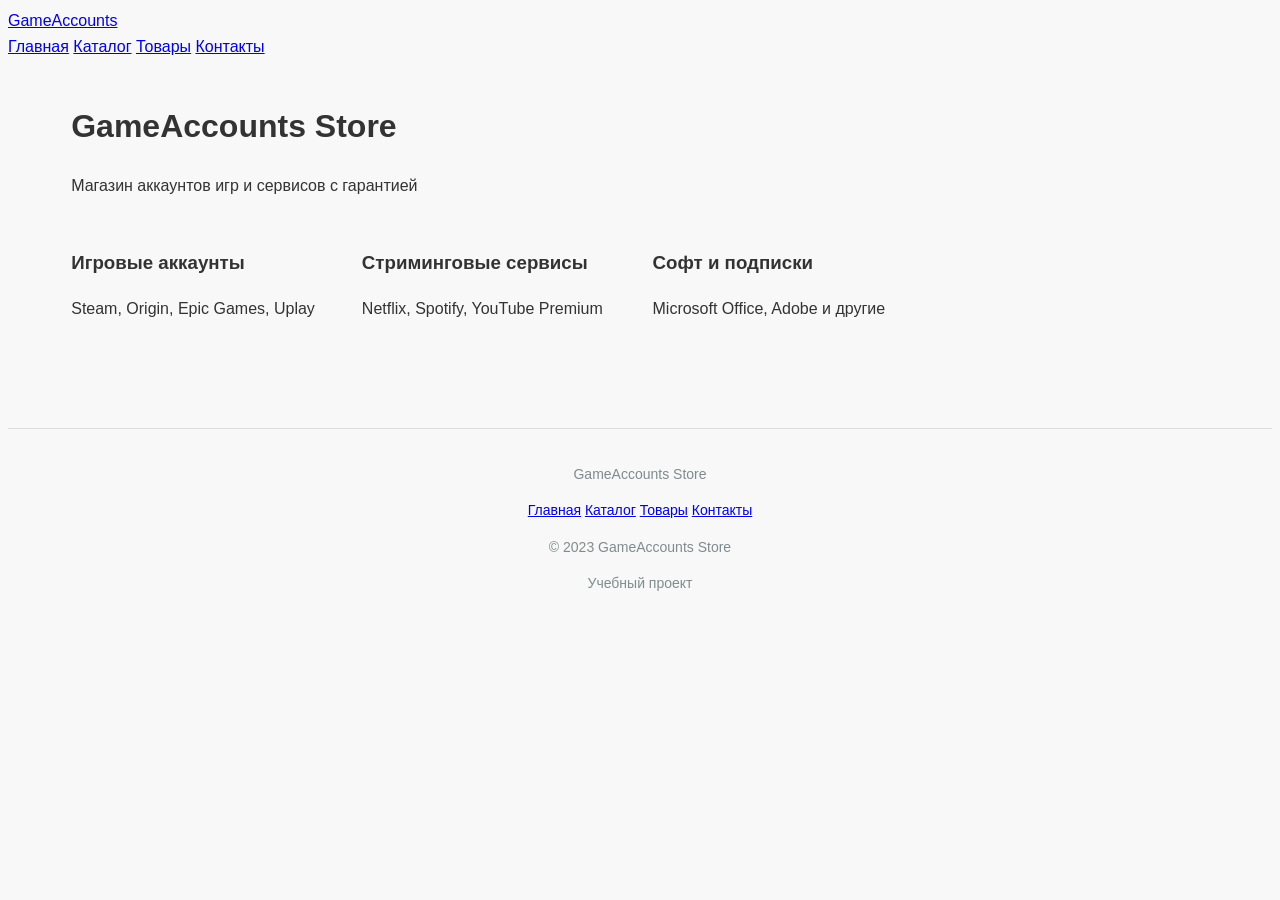
==== index.html @ 9d3f6284 "Add files via upload" ====
<!DOCTYPE html>
<html lang="ru">
<head>
    <meta charset="UTF-8">
    <meta name="viewport" content="width=device-width, initial-scale=1.0">
    <title>GameAccounts - Главная</title>
    <link rel="stylesheet" type="text/css" href="style.css">
</head>
<body>
    <!-- Header -->
    <header>
        <a href="index.html" class="logo">GameAccounts</a>
        
        <nav>
            <a href="index.html" class="active">Главная</a>
            <a href="catalog.html">Каталог</a>
            <a href="tovary.html">Товары</a>
            <a href="contacts.html">Контакты</a>
        </nav>
    </header>

    <main class="container">
        <h1>GameAccounts Store</h1>
        <p class="subtitle">Магазин аккаунтов игр и сервисов с гарантией</p>
        
        <div class="product-grid">
            <div class="product-card">
                <h3>Игровые аккаунты</h3>
                <p>Steam, Origin, Epic Games, Uplay</p>
            </div>
            <div class="product-card">
                <h3>Стриминговые сервисы</h3>
                <p>Netflix, Spotify, YouTube Premium</p>
            </div>
            <div class="product-card">
                <h3>Софт и подписки</h3>
                <p>Microsoft Office, Adobe и другие</p>
            </div>
        </div>
    </main>
    
    <!-- Footer -->
    <footer>
        <div class="footer-content">
            <p>GameAccounts Store</p>
            <div class="footer-links">
                <a href="index.html">Главная</a>
                <a href="catalog.html">Каталог</a>
                <a href="tovary.html">Товары</a>
                <a href="contacts.html">Контакты</a>
            </div>
            <div class="copyright">
                <p>© 2023 GameAccounts Store</p>
                <p>Учебный проект</p>
            </div>
        </div>
    </footer>
</body>
</html>
---- style.css ----
{
    margin: 0;
    padding: 0;
    box-sizing: border-box;
}

body {
    font-family: 'Segoe UI', Tahoma, Geneva, Verdana, sans-serif;
    background-color: #f8f8f8;
    color: #333;
    line-height: 1.6;
}

.container {
    width: 90%;
    max-width: 1200px;
    margin: 0 auto;
    padding: 20px;
}

/* Меню сайта */
.menu {
    display: flex;
    justify-content: center;
    list-style: none;
    background-color: #2c3e50;
    padding: 15px 0;
    margin-bottom: 30px;
    border-radius: 5px;
}

.menu li {
    margin: 0 15px;
}

.menu a {
    color: #ecf0f1;
    text-decoration: none;
    font-size: 18px;
    font-weight: 500;
    padding: 8px 15px;
    border-radius: 4px;
    transition: all 0.3s ease;
}

.menu a:hover {
    background-color: #3498db;
    color: white;
}

.menu a.active {
    background-color: #e74c3c;
    color: white;
}

/* Заголовки на странице описания товара */
.product-summary h2,
.product-specs h2,
.product-details h2 {
    color: black;
    font-size: 18px;
    font-weight: 400;
    background-color: #eaeaea;
    padding: 10px 15px;
    margin-bottom: 15px;
    border-radius: 4px;
}

/* Краткое описание товара */
.short-description {
    color: #707070;
    font-size: 14px;
    font-style: italic;
    line-height: 16px;
    margin: 15px 0;
    padding: 10px;
    background-color: #f9f9f9;
    border-left: 3px solid #3498db;
}

/* Изображение товара */
.product-image {
    width: 100%;
    max-width: 400px;
    height: auto;
    border-radius: 8px;
    border: 3px solid #3498db;
    box-shadow: 0 4px 8px rgba(0,0,0,0.1);
    margin: 10px 0;
}

/* Характеристики товара */
.specs-list {
    margin: 20px 0;
    padding-left: 30px;
    list-style: none;
}

.specs-list li {
    margin-bottom: 8px;
    padding-left: 25px;
    position: relative;
    color: #2c3e50;
    font-size: 15px;
}

.specs-list li::before {
    content: "";
    position: absolute;
    left: 0;
    top: 8px;
    width: 12px;
    height: 12px;
    background-image: url('data:image/svg+xml;utf8,<svg xmlns="http://www.w3.org/2000/svg" viewBox="0 0 24 24" fill="%233498db"><path d="M9 16.17L4.83 12l-1.42 1.41L9 19 21 7l-1.41-1.41z"/></svg>');
    background-size: contain;
    background-repeat: no-repeat;
}

/* Подробное описание товара */
.long-description {
    color: #484343;
    font-size: 16px;
    font-weight: 400;
    line-height: 24px;
    text-align: left;
    margin: 20px 0;
    padding: 15px;
    background-color: #f5f5f5;
    border-radius: 5px;
}

/* Стили для страницы контактов */
.contact-form {
    max-width: 600px;
    margin: 30px auto;
    padding: 25px;
    background-color: white;
    border-radius: 8px;
    box-shadow: 0 4px 10px rgba(0,0,0,0.05);
}

.form-group {
    margin-bottom: 20px;
}

.form-group label {
    display: block;
    margin-bottom: 8px;
    color: #2c3e50;
    font-weight: 500;
}

.form-group input,
.form-group textarea {
    width: 100%;
    padding: 12px 15px;
    border: 1px solid #ddd;
    border-radius: 4px;
    font-size: 16px;
    color: #333;
    background-color: #f9f9f9;
    transition: border-color 0.3s ease;
}

.form-group input:focus,
.form-group textarea:focus {
    outline: none;
    border-color: #3498db;
    background-color: white;
}

.form-group input {
    height: 45px;
}

.form-group textarea {
    height: 150px;
    resize: vertical;
}

.submit-btn {
    background-color: #3498db;
    color: white;
    border: none;
    padding: 12px 30px;
    font-size: 16px;
    border-radius: 4px;
    cursor: pointer;
    transition: background-color 0.3s ease;
}

.submit-btn:hover {
    background-color: #2980b9;
}

/* Другие страницы */
.page-title {
    text-align: center;
    color: #2c3e50;
    margin: 30px 0;
    padding-bottom: 15px;
    border-bottom: 2px solid #3498db;
}

.product-grid {
    display: grid;
    grid-template-columns: repeat(auto-fill, minmax(250px, 1fr));
    gap: 25px;
    margin: 30px 0;
}

.product-item {
    background-color: white;
    border-radius: 8px;
    padding: 20px;
    box-shadow: 0 4px 8px rgba(0,0,0,0.05);
    transition: transform 0.3s ease;
}

.product-item:hover {
    transform: translateY(-5px);
}

.product-item h3 {
    color: #2c3e50;
    margin-bottom: 10px;
}

.product-item p {
    color: #7f8c8d;
    font-size: 14px;
}

/* Футер */
footer {
    text-align: center;
    padding: 20px;
    margin-top: 40px;
    color: #7f8c8d;
    border-top: 1px solid #ddd;
    font-size: 14px;
}

/* Адаптивность */
@media (max-width: 768px) {
    .menu {
        flex-direction: column;
        align-items: center;
    }
    
    .menu li {
        margin: 5px 0;
    }
    
    .product-grid {
        grid-template-columns: 1fr;
    }
    
    .container {
        width: 95%;
        padding: 10px;
    }
}
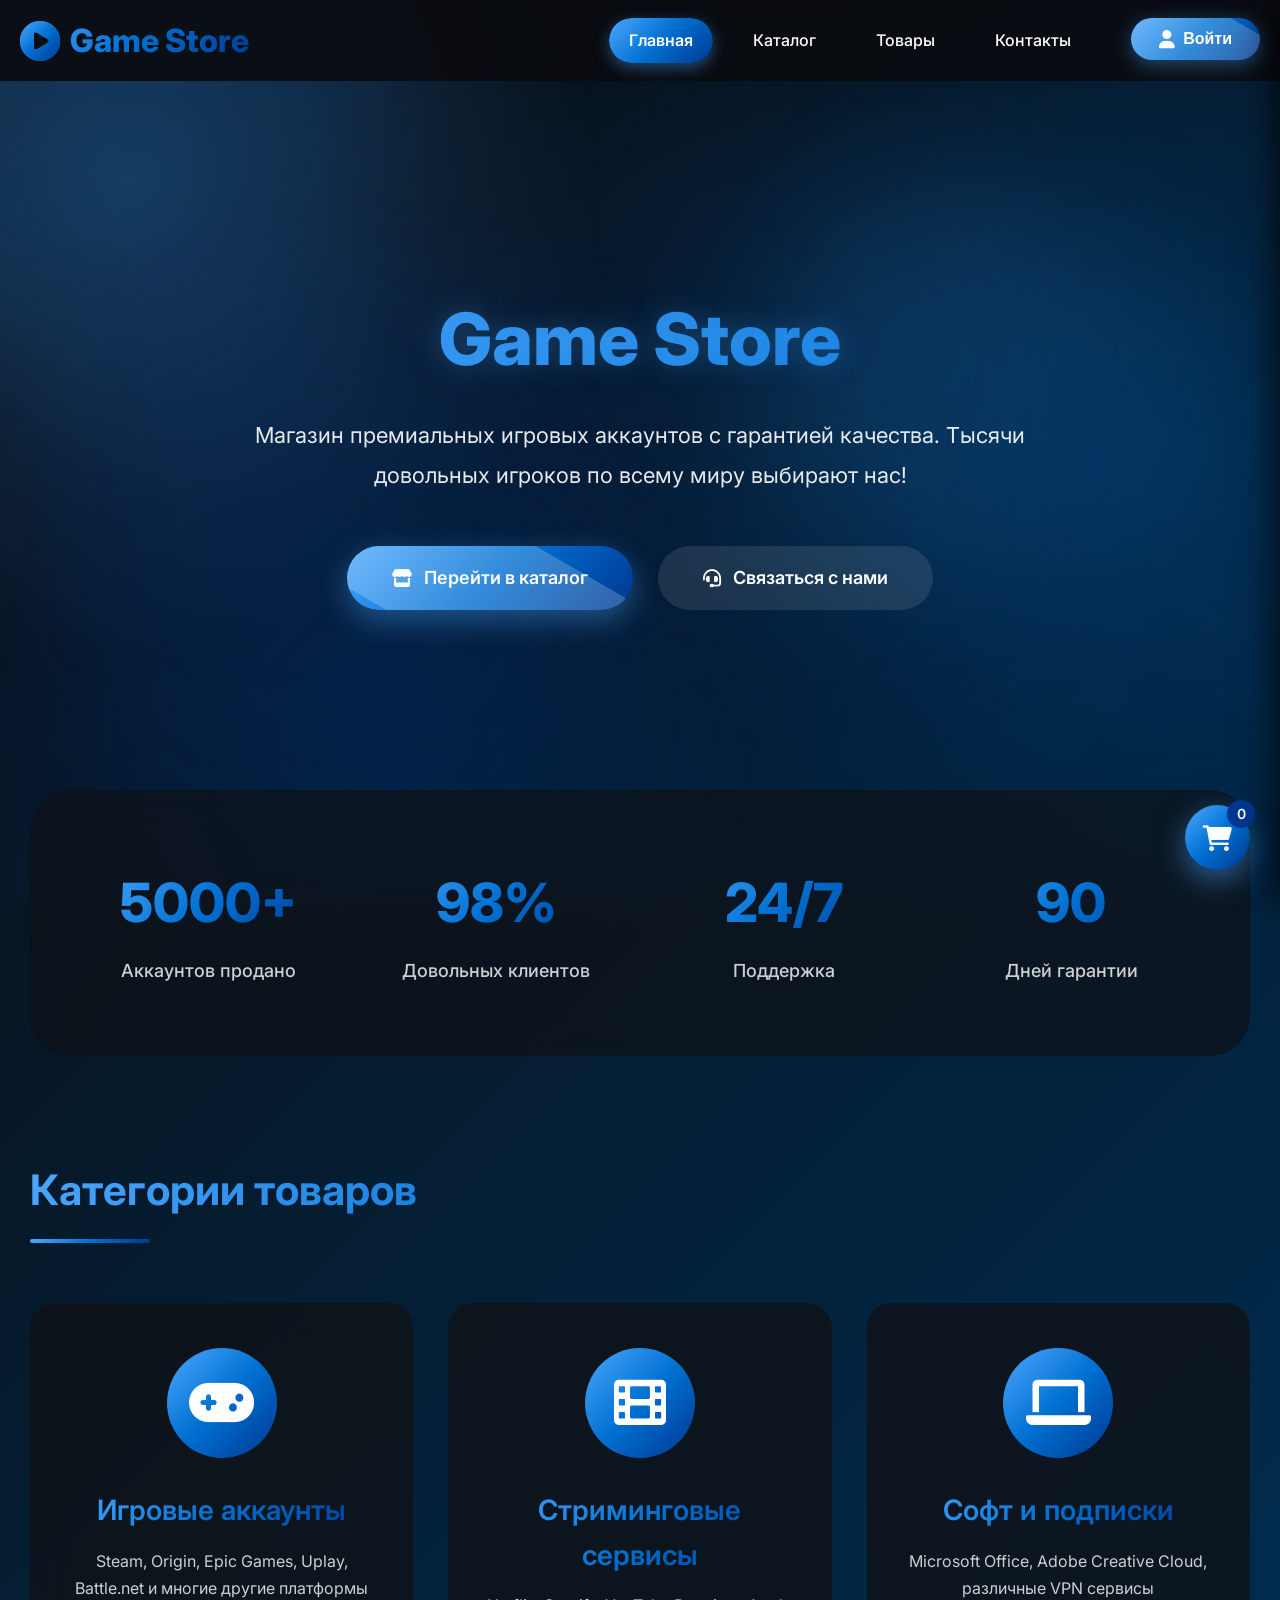
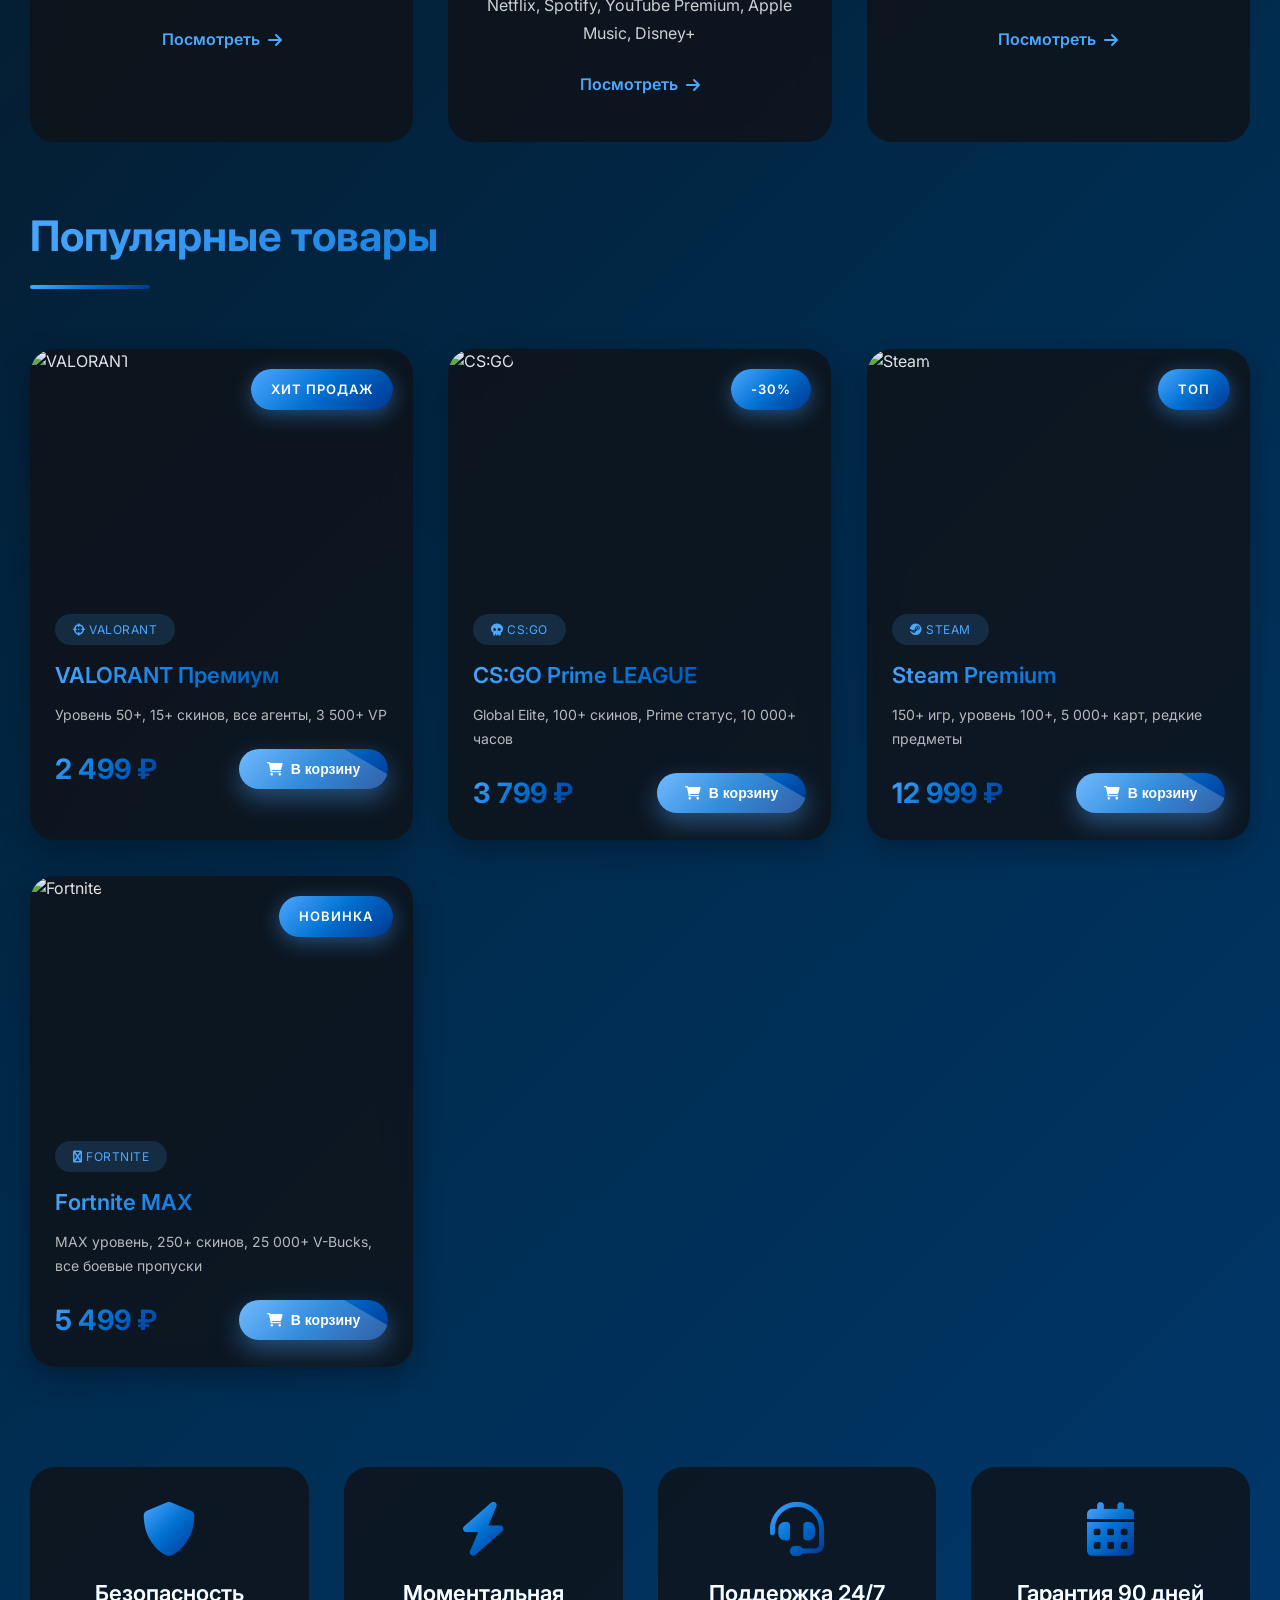
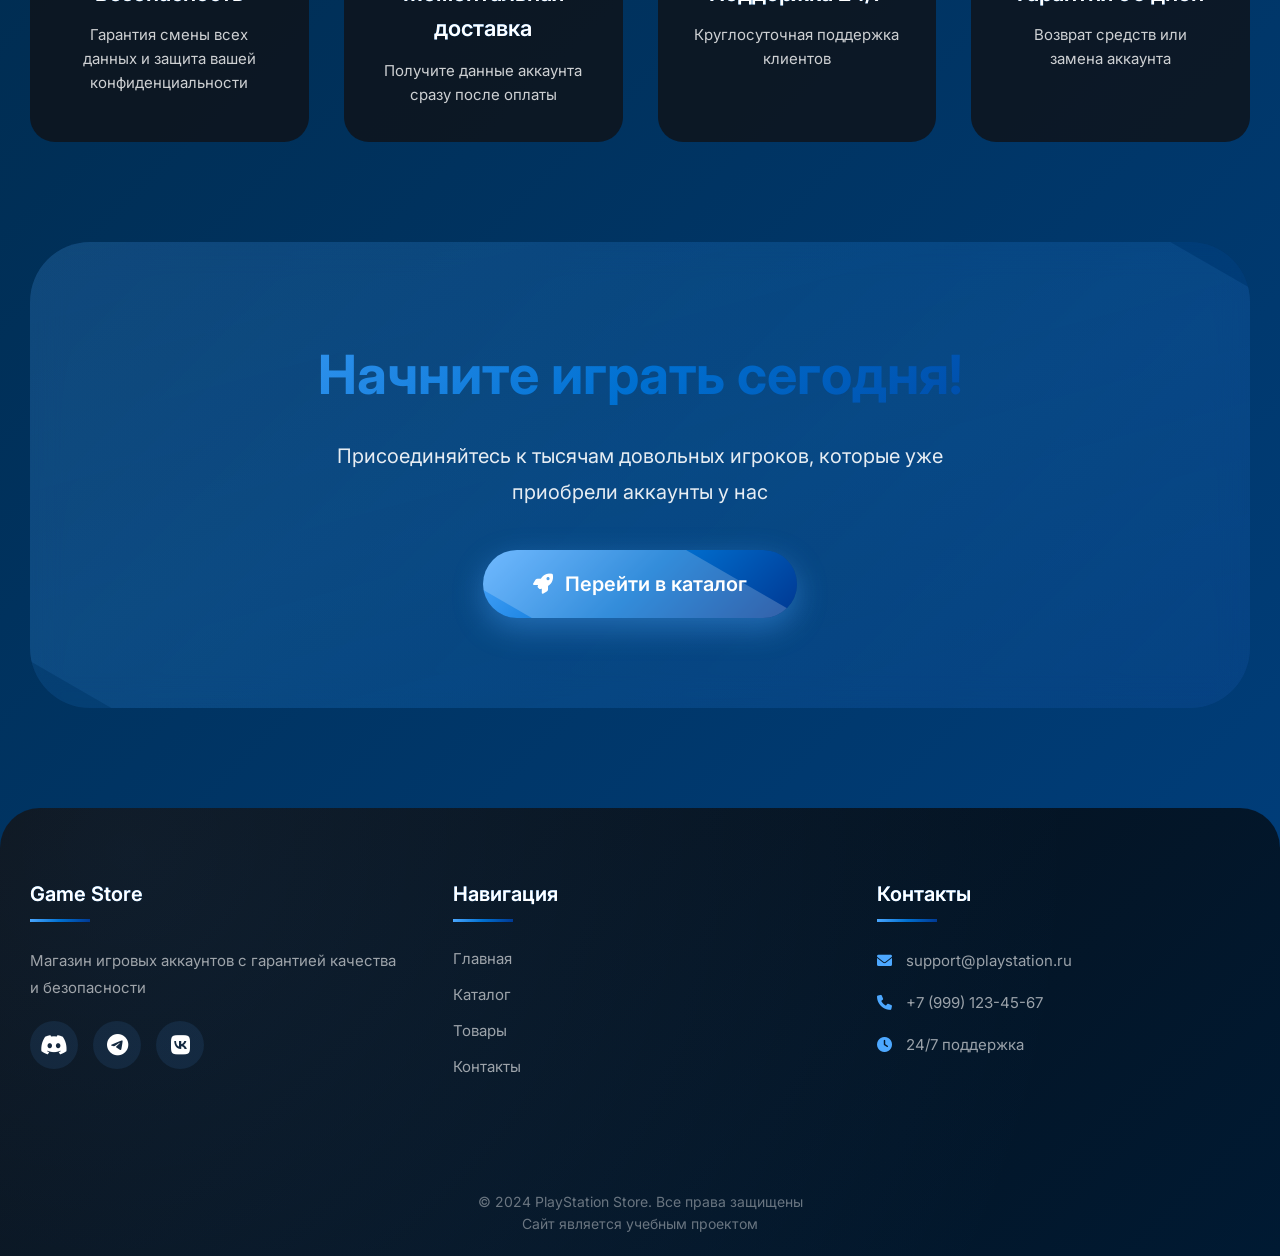
==== commit 5c5cbddd: "Add files via upload" ====
--- a/index.html
+++ b/index.html
@@ -3,57 +3,441 @@
 <head>
     <meta charset="UTF-8">
     <meta name="viewport" content="width=device-width, initial-scale=1.0">
-    <title>GameAccounts - Главная</title>
-    <link rel="stylesheet" type="text/css" href="style.css">
+    <title>Game store - Магазин игровых аккаунтов</title>
+    <link rel="stylesheet" href="https://cdnjs.cloudflare.com/ajax/libs/font-awesome/6.0.0/css/all.min.css">
+    <link rel="stylesheet" href="style.css">
 </head>
 <body>
+    <!-- Анимированный фон -->
+    <div class="animated-bg"></div>
+    <div class="floating-shapes">
+        <div class="shape shape1"></div>
+        <div class="shape shape2"></div>
+        <div class="shape shape3"></div>
+        <div class="shape shape4"></div>
+        <div class="shape shape5"></div>
+    </div>
+
+    <!-- Уведомление -->
+    <div class="notification" id="notification">
+        <i class="fas fa-check-circle"></i>
+        <div class="notification-content">
+            <div class="notification-title" id="notificationTitle">Успешно!</div>
+            <div class="notification-text" id="notificationMessage"></div>
+        </div>
+        <button class="notification-close" onclick="hideNotification()">×</button>
+    </div>
+
+    <!-- Корзина -->
+    <div class="cart-counter" id="cartCounter" onclick="toggleCart()">
+        <i class="fas fa-shopping-cart"></i>
+        <span id="cartCount">0</span>
+    </div>
+
+    <!-- Модальное окно корзины -->
+    <div class="cart-modal" id="cartModal">
+        <div class="cart-header">
+            <h3><i class="fas fa-shopping-cart"></i> Корзина</h3>
+            <button class="cart-close" onclick="toggleCart()">×</button>
+        </div>
+        <div class="cart-items" id="cartItems">
+            <!-- Товары будут добавляться сюда -->
+        </div>
+        <div class="cart-total">
+            <span>Итого:</span>
+            <span class="cart-total-price" id="cartTotal">0 ₽</span>
+        </div>
+        <button class="checkout-btn" onclick="checkout()">
+            <i class="fas fa-credit-card"></i> Оформить заказ
+        </button>
+    </div>
+
+    <!-- Модальное окно авторизации -->
+    <div class="auth-modal" id="authModal">
+        <div class="auth-container">
+            <button class="auth-close" onclick="closeAuthModal()">×</button>
+            
+            <div class="auth-tabs">
+                <button class="auth-tab active" onclick="switchAuthTab('login')">Вход</button>
+                <button class="auth-tab" onclick="switchAuthTab('register')">Регистрация</button>
+            </div>
+            
+            <!-- Форма входа -->
+            <div class="auth-form active" id="loginForm">
+                <h2>Добро пожаловать!</h2>
+                <p class="auth-subtitle">Войдите в свой аккаунт PlayStation Store</p>
+                
+                <div class="auth-input-group">
+                    <i class="fas fa-envelope"></i>
+                    <input type="email" class="auth-input" id="loginEmail" placeholder="Email" required>
+                </div>
+                
+                <div class="auth-input-group">
+                    <i class="fas fa-lock"></i>
+                    <input type="password" class="auth-input" id="loginPassword" placeholder="Пароль" required>
+                </div>
+                
+                <div class="auth-options">
+                    <label class="auth-checkbox">
+                        <input type="checkbox"> Запомнить меня
+                    </label>
+                    <a href="#" class="auth-forgot">Забыли пароль?</a>
+                </div>
+                
+                <button class="auth-submit" onclick="login()">
+                    <i class="fas fa-sign-in-alt"></i>
+                    Войти
+                </button>
+                
+                <div class="auth-divider">
+                    <span>или войти с помощью</span>
+                </div>
+                
+                <div class="auth-social">
+                    <button class="auth-social-btn" onclick="socialLogin('google')">
+                        <i class="fab fa-google"></i>
+                    </button>
+                    <button class="auth-social-btn" onclick="socialLogin('vk')">
+                        <i class="fab fa-vk"></i>
+                    </button>
+                    <button class="auth-social-btn" onclick="socialLogin('discord')">
+                        <i class="fab fa-discord"></i>
+                    </button>
+                </div>
+                
+                <div class="auth-switch">
+                    Нет аккаунта?
+                    <a onclick="switchAuthTab('register')">Зарегистрироваться</a>
+                </div>
+            </div>
+            
+            <!-- Форма регистрации -->
+            <div class="auth-form" id="registerForm">
+                <h2>Создать аккаунт</h2>
+                <p class="auth-subtitle">Присоединяйтесь к Game store</p>
+                
+                <div class="auth-input-group">
+                    <i class="fas fa-user"></i>
+                    <input type="text" class="auth-input" id="registerName" placeholder="Имя" required>
+                </div>
+                
+                <div class="auth-input-group">
+                    <i class="fas fa-envelope"></i>
+                    <input type="email" class="auth-input" id="registerEmail" placeholder="Email" required>
+                </div>
+                
+                <div class="auth-input-group">
+                    <i class="fas fa-lock"></i>
+                    <input type="password" class="auth-input" id="registerPassword" placeholder="Пароль" required>
+                </div>
+                
+                <div class="auth-input-group">
+                    <i class="fas fa-lock"></i>
+                    <input type="password" class="auth-input" id="registerConfirmPassword" placeholder="Подтвердите пароль" required>
+                </div>
+                
+                <label class="auth-checkbox" style="margin-bottom: 20px;">
+                    <input type="checkbox" id="agreeTerms"> 
+                    Я согласен с <a href="#" style="color: #4da8ff;">условиями использования</a>
+                </label>
+                
+                <button class="auth-submit" onclick="register()">
+                    <i class="fas fa-user-plus"></i>
+                    Зарегистрироваться
+                </button>
+                
+                <div class="auth-divider">
+                    <span>или зарегистрироваться через</span>
+                </div>
+                
+                <div class="auth-social">
+                    <button class="auth-social-btn" onclick="socialLogin('google')">
+                        <i class="fab fa-google"></i>
+                    </button>
+                    <button class="auth-social-btn" onclick="socialLogin('vk')">
+                        <i class="fab fa-vk"></i>
+                    </button>
+                    <button class="auth-social-btn" onclick="socialLogin('discord')">
+                        <i class="fab fa-discord"></i>
+                    </button>
+                </div>
+                
+                <div class="auth-switch">
+                    Уже есть аккаунт?
+                    <a onclick="switchAuthTab('login')">Войти</a>
+                </div>
+            </div>
+        </div>
+    </div>
+
     <!-- Header -->
-    <header>
-        <a href="index.html" class="logo">GameAccounts</a>
+    <header class="header" id="header">
+        <div class="header-content">
+            <a href="index.html" class="logo">
+                <i class="fas fa-play-circle"></i>
+                Game Store
+            </a>
+            
+            <div class="menu-toggle" id="menuToggle">
+                <i class="fas fa-bars"></i>
+            </div>
+
+            <nav class="nav-menu" id="navMenu">
+                <a href="index.html" class="nav-link active">Главная</a>
+                <a href="catalog.html" class="nav-link">Каталог</a>
+                <a href="tovary.html" class="nav-link">Товары</a>
+                <a href="contacts.html" class="nav-link">Контакты</a>
+                
+                <!-- Блок авторизации -->
+                <div id="authBlock"></div>
+            </nav>
+        </div>
+    </header>
+
+    <main class="main">
+        <!-- Hero секция -->
+        <section class="hero">
+            <h1>Game Store</h1>
+            <p class="hero-subtitle">
+                Магазин премиальных игровых аккаунтов с гарантией качества. 
+                Тысячи довольных игроков по всему миру выбирают нас!
+            </p>
+            <div class="hero-buttons">
+                <a href="catalog.html" class="btn btn-primary">
+                    <i class="fas fa-store"></i>
+                    Перейти в каталог
+                </a>
+                <a href="contacts.html" class="btn btn-secondary">
+                    <i class="fas fa-headset"></i>
+                    Связаться с нами
+                </a>
+            </div>
+        </section>
+
+        <!-- Статистика -->
+        <div class="stats">
+            <div class="stat-item">
+                <div class="stat-number">5000+</div>
+                <div class="stat-label">Аккаунтов продано</div>
+            </div>
+            <div class="stat-item">
+                <div class="stat-number">98%</div>
+                <div class="stat-label">Довольных клиентов</div>
+            </div>
+            <div class="stat-item">
+                <div class="stat-number">24/7</div>
+                <div class="stat-label">Поддержка</div>
+            </div>
+            <div class="stat-item">
+                <div class="stat-number">90</div>
+                <div class="stat-label">Дней гарантии</div>
+            </div>
+        </div>
+
+        <!-- Категории -->
+        <h2 class="section-title">Категории товаров</h2>
         
-        <nav>
-            <a href="index.html" class="active">Главная</a>
-            <a href="catalog.html">Каталог</a>
-            <a href="tovary.html">Товары</a>
-            <a href="contacts.html">Контакты</a>
-        </nav>
-    </header>
-
-    <main class="container">
-        <h1>GameAccounts Store</h1>
-        <p class="subtitle">Магазин аккаунтов игр и сервисов с гарантией</p>
+        <div class="categories-grid">
+            <div class="category-card">
+                <div class="category-icon">
+                    <i class="fas fa-gamepad"></i>
+                </div>
+                <h3>Игровые аккаунты</h3>
+                <p>Steam, Origin, Epic Games, Uplay, Battle.net и многие другие платформы</p>
+                <a href="catalog.html" class="category-link">
+                    Посмотреть <i class="fas fa-arrow-right"></i>
+                </a>
+            </div>
+            
+            <div class="category-card">
+                <div class="category-icon">
+                    <i class="fas fa-film"></i>
+                </div>
+                <h3>Стриминговые сервисы</h3>
+                <p>Netflix, Spotify, YouTube Premium, Apple Music, Disney+</p>
+                <a href="catalog.html" class="category-link">
+                    Посмотреть <i class="fas fa-arrow-right"></i>
+                </a>
+            </div>
+            
+            <div class="category-card">
+                <div class="category-icon">
+                    <i class="fas fa-laptop"></i>
+                </div>
+                <h3>Софт и подписки</h3>
+                <p>Microsoft Office, Adobe Creative Cloud, различные VPN сервисы</p>
+                <a href="catalog.html" class="category-link">
+                    Посмотреть <i class="fas fa-arrow-right"></i>
+                </a>
+            </div>
+        </div>
+
+        <!-- Популярные товары (обновленные карточки в едином стиле) -->
+        <h2 class="section-title">Популярные товары</h2>
         
-        <div class="product-grid">
+        <div class="products-grid">
             <div class="product-card">
-                <h3>Игровые аккаунты</h3>
-                <p>Steam, Origin, Epic Games, Uplay</p>
-            </div>
+                <span class="product-badge">Хит продаж</span>
+                <div class="product-img-wrapper">
+                    <img src="https://avatars.mds.yandex.net/i?id=b27622d00f3923eae7774f310f9e45b8-4012518-images-thumbs&n=13" 
+                         alt="VALORANT" class="product-image">
+                    <div class="product-overlay"></div>
+                </div>
+                <div class="product-content">
+                    <span class="product-category">
+                        <i class="fas fa-crosshairs"></i> VALORANT
+                    </span>
+                    <h3 class="product-title">VALORANT Премиум</h3>
+                    <p class="product-description">Уровень 50+, 15+ скинов, все агенты, 3 500+ VP</p>
+                    <div class="product-footer">
+                        <span class="product-price">2 499 ₽</span>
+                        <button class="buy-btn" onclick="addToCart('VALORANT Премиум', 2499, 'https://avatars.mds.yandex.net/i?id=b27622d00f3923eae7774f310f9e45b8-4012518-images-thumbs&n=13')">
+                            <i class="fas fa-shopping-cart"></i> В корзину
+                        </button>
+                    </div>
+                </div>
+            </div>
+            
             <div class="product-card">
-                <h3>Стриминговые сервисы</h3>
-                <p>Netflix, Spotify, YouTube Premium</p>
-            </div>
+                <span class="product-badge">-30%</span>
+                <div class="product-img-wrapper">
+                    <img src="https://images.cybersport.ru/images/og-jpg/plain/f9/f958daf2-c591-4c0e-9873-cad481d2da4a.jpg" 
+                         alt="CS:GO" class="product-image">
+                    <div class="product-overlay"></div>
+                </div>
+                <div class="product-content">
+                    <span class="product-category">
+                        <i class="fas fa-skull"></i> CS:GO
+                    </span>
+                    <h3 class="product-title">CS:GO Prime LEAGUE</h3>
+                    <p class="product-description">Global Elite, 100+ скинов, Prime статус, 10 000+ часов</p>
+                    <div class="product-footer">
+                        <span class="product-price">3 799 ₽</span>
+                        <button class="buy-btn" onclick="addToCart('CS:GO Prime LEAGUE', 3799, 'https://images.cybersport.ru/images/og-jpg/plain/f9/f958daf2-c591-4c0e-9873-cad481d2da4a.jpg')">
+                            <i class="fas fa-shopping-cart"></i> В корзину
+                        </button>
+                    </div>
+                </div>
+            </div>
+            
             <div class="product-card">
-                <h3>Софт и подписки</h3>
-                <p>Microsoft Office, Adobe и другие</p>
-            </div>
+                <span class="product-badge">Топ</span>
+                <div class="product-img-wrapper">
+                    <img src="https://avatars.mds.yandex.net/i?id=b7f71f1dd6e201be84252f4d4c6525eb1a9ef1f8-12523300-images-thumbs&n=13" 
+                         alt="Steam" class="product-image">
+                    <div class="product-overlay"></div>
+                </div>
+                <div class="product-content">
+                    <span class="product-category">
+                        <i class="fab fa-steam"></i> Steam
+                    </span>
+                    <h3 class="product-title">Steam Premium</h3>
+                    <p class="product-description">150+ игр, уровень 100+, 5 000+ карт, редкие предметы</p>
+                    <div class="product-footer">
+                        <span class="product-price">12 999 ₽</span>
+                        <button class="buy-btn" onclick="addToCart('Steam Premium', 12999, 'https://avatars.mds.yandex.net/i?id=b7f71f1dd6e201be84252f4d4c6525eb1a9ef1f8-12523300-images-thumbs&n=13')">
+                            <i class="fas fa-shopping-cart"></i> В корзину
+                        </button>
+                    </div>
+                </div>
+            </div>
+            
+            <div class="product-card">
+                <span class="product-badge">Новинка</span>
+                <div class="product-img-wrapper">
+                    <img src="https://avatars.mds.yandex.net/i?id=c32de459352b870b44931f54dc4dfbad82dbb4f7-11454708-images-thumbs&n=13" 
+                         alt="Fortnite" class="product-image">
+                    <div class="product-overlay"></div>
+                </div>
+                <div class="product-content">
+                    <span class="product-category">
+                        <i class="fas fa-fort-awesome"></i> Fortnite
+                    </span>
+                    <h3 class="product-title">Fortnite MAX</h3>
+                    <p class="product-description">MAX уровень, 250+ скинов, 25 000+ V-Bucks, все боевые пропуски</p>
+                    <div class="product-footer">
+                        <span class="product-price">5 499 ₽</span>
+                        <button class="buy-btn" onclick="addToCart('Fortnite MAX', 5499, 'https://avatars.mds.yandex.net/i?id=c32de459352b870b44931f54dc4dfbad82dbb4f7-11454708-images-thumbs&n=13')">
+                            <i class="fas fa-shopping-cart"></i> В корзину
+                        </button>
+                    </div>
+                </div>
+            </div>
+        </div>
+
+        <!-- Преимущества -->
+        <div class="features">
+            <div class="feature">
+                <i class="fas fa-shield-alt"></i>
+                <h3>Безопасность</h3>
+                <p>Гарантия смены всех данных и защита вашей конфиденциальности</p>
+            </div>
+            
+            <div class="feature">
+                <i class="fas fa-bolt"></i>
+                <h3>Моментальная доставка</h3>
+                <p>Получите данные аккаунта сразу после оплаты</p>
+            </div>
+            
+            <div class="feature">
+                <i class="fas fa-headset"></i>
+                <h3>Поддержка 24/7</h3>
+                <p>Круглосуточная поддержка клиентов</p>
+            </div>
+            
+            <div class="feature">
+                <i class="fas fa-calendar-alt"></i>
+                <h3>Гарантия 90 дней</h3>
+                <p>Возврат средств или замена аккаунта</p>
+            </div>
+        </div>
+
+        <!-- CTA секция -->
+        <div class="cta">
+            <h2>Начните играть сегодня!</h2>
+            <p>Присоединяйтесь к тысячам довольных игроков, которые уже приобрели аккаунты у нас</p>
+            <a href="catalog.html" class="btn btn-primary">
+                <i class="fas fa-rocket"></i>
+                Перейти в каталог
+            </a>
         </div>
     </main>
-    
+
     <!-- Footer -->
-    <footer>
+    <footer class="footer">
         <div class="footer-content">
-            <p>GameAccounts Store</p>
-            <div class="footer-links">
+            <div class="footer-section">
+                <h3>Game Store</h3>
+                <p>Магазин игровых аккаунтов с гарантией качества и безопасности</p>
+                <div class="social-links">
+                    <a href="#" onclick="showNotification('Discord: discord.gg/playstation')"><i class="fab fa-discord"></i></a>
+                    <a href="#" onclick="showNotification('Telegram: @playstation_store')"><i class="fab fa-telegram"></i></a>
+                    <a href="#" onclick="showNotification('VK: vk.com/playstation_store')"><i class="fab fa-vk"></i></a>
+                </div>
+            </div>
+            
+            <div class="footer-section">
+                <h3>Навигация</h3>
                 <a href="index.html">Главная</a>
                 <a href="catalog.html">Каталог</a>
                 <a href="tovary.html">Товары</a>
                 <a href="contacts.html">Контакты</a>
             </div>
-            <div class="copyright">
-                <p>© 2023 GameAccounts Store</p>
-                <p>Учебный проект</p>
-            </div>
+            
+            <div class="footer-section">
+                <h3>Контакты</h3>
+                <p><i class="fas fa-envelope" style="color: #4da8ff; margin-right: 10px;"></i> support@playstation.ru</p>
+                <p><i class="fas fa-phone" style="color: #4da8ff; margin-right: 10px;"></i> +7 (999) 123-45-67</p>
+                <p><i class="fas fa-clock" style="color: #4da8ff; margin-right: 10px;"></i> 24/7 поддержка</p>
+            </div>
+        </div>
+        
+        <div class="copyright">
+            <p>© 2024 PlayStation Store. Все права защищены</p>
+            <p style="font-size: 14px;">Сайт является учебным проектом</p>
         </div>
     </footer>
+
+    <script src="script.js"></script>
 </body>
 </html>
--- a/style.css
+++ b/style.css
@@ -1,263 +1,3238 @@
-{
+/* Импорт современных шрифтов */
+@import url('https://fonts.googleapis.com/css2?family=Inter:wght@300;400;500;600;700;800&display=swap');
+@import url('https://fonts.googleapis.com/css2?family=Montserrat:wght@300;400;500;600;700;800&display=swap');
+@import url('https://fonts.googleapis.com/css2?family=Poppins:wght@300;400;500;600;700;800&display=swap');
+
+* {
     margin: 0;
     padding: 0;
     box-sizing: border-box;
 }
 
 body {
-    font-family: 'Segoe UI', Tahoma, Geneva, Verdana, sans-serif;
-    background-color: #f8f8f8;
-    color: #333;
+    font-family: 'Inter', sans-serif;
+    background: linear-gradient(135deg, #0a0c10 0%, #002b4d 50%, #004080 100%);
+    color: #e3e3e3;
     line-height: 1.6;
-}
-
+    min-height: 100vh;
+    overflow-x: hidden;
+    position: relative;
+}
+
+body::before {
+    content: '';
+    position: fixed;
+    top: 0;
+    left: 0;
+    width: 100%;
+    height: 100%;
+    background: radial-gradient(circle at 10% 20%, rgba(77, 168, 255, 0.25) 0%, transparent 35%),
+                radial-gradient(circle at 90% 50%, rgba(0, 112, 209, 0.25) 0%, transparent 40%),
+                radial-gradient(circle at 30% 80%, rgba(0, 55, 145, 0.3) 0%, transparent 45%);
+    pointer-events: none;
+    z-index: -1;
+    animation: gradientShift 10s ease infinite;
+}
+
+@keyframes gradientShift {
+    0%, 100% { 
+        background: radial-gradient(circle at 10% 20%, rgba(77, 168, 255, 0.25) 0%, transparent 35%),
+                    radial-gradient(circle at 90% 50%, rgba(0, 112, 209, 0.25) 0%, transparent 40%),
+                    radial-gradient(circle at 30% 80%, rgba(0, 55, 145, 0.3) 0%, transparent 45%);
+    }
+    50% { 
+        background: radial-gradient(circle at 20% 30%, rgba(77, 168, 255, 0.3) 0%, transparent 40%),
+                    radial-gradient(circle at 80% 60%, rgba(0, 112, 209, 0.3) 0%, transparent 45%),
+                    radial-gradient(circle at 40% 70%, rgba(0, 55, 145, 0.35) 0%, transparent 50%);
+    }
+}
+
+/* ========== АНИМАЦИИ ========== */
+@keyframes fadeIn {
+    from { opacity: 0; }
+    to { opacity: 1; }
+}
+
+@keyframes fadeInUp {
+    from {
+        opacity: 0;
+        transform: translateY(30px);
+    }
+    to {
+        opacity: 1;
+        transform: translateY(0);
+    }
+}
+
+@keyframes fadeInDown {
+    from {
+        opacity: 0;
+        transform: translateY(-30px);
+    }
+    to {
+        opacity: 1;
+        transform: translateY(0);
+    }
+}
+
+@keyframes fadeInLeft {
+    from {
+        opacity: 0;
+        transform: translateX(-30px);
+    }
+    to {
+        opacity: 1;
+        transform: translateX(0);
+    }
+}
+
+@keyframes fadeInRight {
+    from {
+        opacity: 0;
+        transform: translateX(30px);
+    }
+    to {
+        opacity: 1;
+        transform: translateX(0);
+    }
+}
+
+@keyframes scaleIn {
+    from {
+        opacity: 0;
+        transform: scale(0.9);
+    }
+    to {
+        opacity: 1;
+        transform: scale(1);
+    }
+}
+
+@keyframes float {
+    0%, 100% {
+        transform: translateY(0);
+    }
+    50% {
+        transform: translateY(-10px);
+    }
+}
+
+@keyframes pulse {
+    0%, 100% {
+        transform: scale(1);
+        opacity: 1;
+    }
+    50% {
+        transform: scale(1.05);
+        opacity: 0.9;
+    }
+}
+
+@keyframes rotate {
+    from {
+        transform: rotate(0deg);
+    }
+    to {
+        transform: rotate(360deg);
+    }
+}
+
+@keyframes shimmer {
+    0% {
+        background-position: -200% 0;
+    }
+    100% {
+        background-position: 200% 0;
+    }
+}
+
+@keyframes glow {
+    0%, 100% {
+        box-shadow: 0 0 20px rgba(77, 168, 255, 0.3);
+    }
+    50% {
+        box-shadow: 0 0 40px rgba(77, 168, 255, 0.6);
+    }
+}
+
+/* ========== ПЛАВАЮЩИЕ ЭЛЕМЕНТЫ ========== */
+.floating-shapes {
+    position: fixed;
+    top: 0;
+    left: 0;
+    width: 100%;
+    height: 100%;
+    z-index: -1;
+    overflow: hidden;
+}
+
+.shape {
+    position: absolute;
+    background: linear-gradient(135deg, #4da8ff, #0070d1, #003791);
+    border-radius: 50%;
+    filter: blur(80px);
+    opacity: 0.15;
+    animation: float 20s infinite;
+}
+
+.shape1 {
+    width: 600px;
+    height: 600px;
+    top: -200px;
+    left: -200px;
+    animation-delay: 0s;
+}
+
+.shape2 {
+    width: 700px;
+    height: 700px;
+    bottom: -300px;
+    right: -200px;
+    background: linear-gradient(135deg, #003791, #002b4d, #001a33);
+    animation-delay: -7s;
+}
+
+.shape3 {
+    width: 500px;
+    height: 500px;
+    top: 40%;
+    left: 60%;
+    transform: translate(-50%, -50%);
+    background: linear-gradient(135deg, #004aaa, #003366, #002b4d);
+    animation-delay: -14s;
+}
+
+.shape4 {
+    width: 400px;
+    height: 400px;
+    top: 20%;
+    right: 10%;
+    background: linear-gradient(135deg, #4da8ff, #0070d1);
+    animation-delay: -3s;
+}
+
+.shape5 {
+    width: 500px;
+    height: 500px;
+    bottom: 10%;
+    left: 5%;
+    background: linear-gradient(135deg, #003791, #002b4d);
+    animation-delay: -10s;
+}
+
+@keyframes float {
+    0%, 100% { transform: translate(0, 0) scale(1); }
+    25% { transform: translate(100px, 80px) scale(1.2); }
+    50% { transform: translate(-50px, 150px) scale(0.9); }
+    75% { transform: translate(-100px, 50px) scale(1.1); }
+}
+
+.particles {
+    position: fixed;
+    top: 0;
+    left: 0;
+    width: 100%;
+    height: 100%;
+    z-index: -1;
+    background: radial-gradient(circle at 20% 30%, rgba(77, 168, 255, 0.1) 0%, transparent 40%),
+                radial-gradient(circle at 80% 70%, rgba(0, 112, 209, 0.1) 0%, transparent 40%),
+                radial-gradient(circle at 40% 80%, rgba(0, 55, 145, 0.15) 0%, transparent 50%);
+    animation: particles 15s ease infinite;
+}
+
+@keyframes particles {
+    0%, 100% { opacity: 0.4; }
+    50% { opacity: 0.8; }
+}
+
+/* ========== ОБЩИЕ СТИЛИ ========== */
 .container {
     width: 90%;
-    max-width: 1200px;
+    max-width: 1400px;
     margin: 0 auto;
     padding: 20px;
 }
 
-/* Меню сайта */
+.main-container {
+    max-width: 1400px;
+    margin: 40px auto;
+    padding: 0 20px;
+}
+
+.main {
+    max-width: 1400px;
+    margin: 120px auto 60px;
+    padding: 0 30px;
+}
+
+h1, h2, h3 {
+    background: linear-gradient(135deg, #4da8ff, #0070d1, #003791);
+    -webkit-background-clip: text;
+    -webkit-text-fill-color: transparent;
+    margin-bottom: 20px;
+    font-weight: 700;
+    animation: fadeInUp 1s ease;
+}
+
+.page-title {
+    text-align: center;
+    font-size: 52px;
+    margin: 30px 0;
+    position: relative;
+    animation: fadeInDown 1s ease;
+}
+
+.page-title::after {
+    content: '';
+    display: block;
+    width: 120px;
+    height: 4px;
+    background: linear-gradient(135deg, #4da8ff, #0070d1, #003791);
+    margin: 20px auto;
+    border-radius: 2px;
+    animation: expandWidth 2s ease infinite;
+}
+
+@keyframes expandWidth {
+    0%, 100% { width: 120px; opacity: 0.7; }
+    50% { width: 200px; opacity: 1; }
+}
+
+.page-subtitle {
+    font-size: 20px;
+    color: rgba(255, 255, 255, 0.8);
+    max-width: 700px;
+    margin: 0 auto;
+    line-height: 1.8;
+    animation: fadeInUp 1.2s ease;
+}
+
+/* ========== HEADER ========== */
+.header {
+    background: rgba(10, 12, 16, 0.9);
+    backdrop-filter: blur(10px);
+    position: sticky;
+    top: 0;
+    z-index: 1000;
+    transition: all 0.3s ease;
+    animation: fadeInDown 0.8s ease;
+}
+
+.header.scrolled {
+    padding: 10px 0;
+    background: linear-gradient(135deg, #001a33, #000a1a);
+    box-shadow: 0 10px 30px rgba(0, 112, 209, 0.3);
+}
+
+.header-content {
+    max-width: 1400px;
+    margin: 0 auto;
+    display: flex;
+    justify-content: space-between;
+    align-items: center;
+    padding: 15px 20px;
+}
+
+.logo {
+    display: flex;
+    align-items: center;
+    text-decoration: none;
+    font-size: 32px;
+    font-weight: 800;
+    background: linear-gradient(135deg, #4da8ff, #0070d1, #003791);
+    -webkit-background-clip: text;
+    -webkit-text-fill-color: transparent;
+    transition: all 0.3s ease;
+    animation: fadeInLeft 1s ease;
+}
+
+.logo i {
+    margin-right: 10px;
+    font-size: 40px;
+    background: linear-gradient(135deg, #4da8ff, #0070d1, #003791);
+    -webkit-background-clip: text;
+    -webkit-text-fill-color: transparent;
+    animation: rotate 10s linear infinite;
+}
+
+.logo:hover {
+    transform: scale(1.1);
+    filter: drop-shadow(0 0 20px rgba(77, 168, 255, 0.7));
+}
+
+.logo span {
+    background: linear-gradient(135deg, #4da8ff, #0070d1, #003791);
+    -webkit-background-clip: text;
+    -webkit-text-fill-color: transparent;
+}
+
+/* Навигация */
+.nav-menu {
+    display: flex;
+    gap: 20px;
+}
+
 .menu {
     display: flex;
+    list-style: none;
+    gap: 20px;
+}
+
+.nav-link, .menu a {
+    color: #fff;
+    text-decoration: none;
+    font-size: 16px;
+    font-weight: 500;
+    padding: 10px 20px;
+    border-radius: 30px;
+    transition: all 0.3s ease;
+    position: relative;
+    overflow: hidden;
+    z-index: 1;
+    animation: fadeInRight 1s ease;
+}
+
+.nav-link::before, .menu a::before {
+    content: '';
+    position: absolute;
+    top: 0;
+    left: 0;
+    width: 100%;
+    height: 100%;
+    background: linear-gradient(135deg, #4da8ff, #0070d1, #003791);
+    border-radius: 30px;
+    transform: scaleX(0);
+    transform-origin: right;
+    transition: transform 0.3s ease;
+    z-index: -1;
+}
+
+.nav-link:hover::before, .menu a:hover::before,
+.nav-link.active::before, .menu a.active::before {
+    transform: scaleX(1);
+    transform-origin: left;
+}
+
+.nav-link:hover, .menu a:hover {
+    color: #fff;
+    transform: translateY(-2px);
+}
+
+.nav-link.active, .menu a.active {
+    color: #fff;
+    font-weight: 600;
+    box-shadow: 0 5px 15px rgba(77, 168, 255, 0.4);
+}
+
+/* Кнопка авторизации */
+.auth-btn {
+    background: linear-gradient(135deg, #4da8ff, #0070d1, #003791);
+    color: white;
+    border: none;
+    padding: 12px 28px;
+    border-radius: 30px;
+    font-size: 16px;
+    font-weight: 600;
+    cursor: pointer;
+    transition: all 0.3s ease;
+    display: flex;
+    align-items: center;
+    gap: 8px;
+    margin-left: 20px;
+    box-shadow: 0 5px 20px rgba(77, 168, 255, 0.4);
+    animation: pulse 2s infinite;
+    position: relative;
+    overflow: hidden;
+}
+
+.auth-btn::after {
+    content: '';
+    position: absolute;
+    top: -50%;
+    left: -60%;
+    width: 200%;
+    height: 200%;
+    background: rgba(255, 255, 255, 0.2);
+    transform: rotate(30deg);
+    transition: all 0.6s ease;
+}
+
+.auth-btn:hover::after {
+    left: 100%;
+}
+
+.auth-btn:hover {
+    transform: translateY(-3px) scale(1.05);
+    box-shadow: 0 10px 30px rgba(77, 168, 255, 0.6);
+}
+
+.auth-btn i {
+    font-size: 18px;
+    animation: rotate 5s linear infinite;
+}
+
+.user-info {
+    display: flex;
+    align-items: center;
+    gap: 15px;
+    margin-left: 20px;
+    animation: fadeIn 1s ease;
+}
+
+.user-avatar {
+    width: 45px;
+    height: 45px;
+    background: linear-gradient(135deg, #4da8ff, #0070d1, #003791);
+    border-radius: 50%;
+    display: flex;
+    align-items: center;
     justify-content: center;
-    list-style: none;
-    background-color: #2c3e50;
-    padding: 15px 0;
+    color: white;
+    font-size: 22px;
+    cursor: pointer;
+    transition: all 0.3s ease;
+    animation: pulse 2s infinite;
+}
+
+.user-avatar:hover {
+    transform: scale(1.1) rotate(360deg);
+}
+
+.user-name {
+    color: #fff;
+    font-weight: 500;
+    font-size: 16px;
+}
+
+.logout-btn {
+    background: rgba(255, 255, 255, 0.1);
+    color: #fff;
+    border: none;
+    padding: 8px 16px;
+    border-radius: 30px;
+    font-size: 14px;
+    cursor: pointer;
+    transition: all 0.3s ease;
+}
+
+.logout-btn:hover {
+    background: linear-gradient(135deg, #4da8ff, #0070d1);
+    transform: translateY(-2px);
+}
+
+/* Мобильное меню */
+.menu-toggle {
+    display: none;
+    font-size: 24px;
+    color: #fff;
+    cursor: pointer;
+    animation: fadeIn 1s ease;
+}
+
+/* ========== МОДАЛЬНОЕ ОКНО АВТОРИЗАЦИИ ========== */
+.auth-modal {
+    display: none;
+    position: fixed;
+    top: 0;
+    left: 0;
+    width: 100%;
+    height: 100%;
+    background: linear-gradient(135deg, rgba(0, 0, 0, 0.95), rgba(0, 43, 77, 0.95));
+    backdrop-filter: blur(15px);
+    z-index: 2000;
+    align-items: center;
+    justify-content: center;
+    animation: fadeIn 0.3s ease;
+}
+
+.auth-modal.show {
+    display: flex;
+}
+
+.auth-container {
+    background: linear-gradient(135deg, #0f1217, #001f3f);
+    border-radius: 30px;
+    padding: 50px;
+    width: 90%;
+    max-width: 450px;
+    box-shadow: 0 30px 60px rgba(0, 0, 0, 0.5);
+    position: relative;
+    animation: scaleIn 0.3s ease;
+}
+
+.auth-close {
+    position: absolute;
+    top: 20px;
+    right: 20px;
+    background: none;
+    border: none;
+    color: rgba(255, 255, 255, 0.7);
+    font-size: 28px;
+    cursor: pointer;
+    transition: all 0.3s ease;
+    z-index: 1;
+}
+
+.auth-close:hover {
+    color: #4da8ff;
+    transform: rotate(90deg) scale(1.2);
+}
+
+.auth-tabs {
+    display: flex;
+    gap: 20px;
     margin-bottom: 30px;
-    border-radius: 5px;
-}
-
-.menu li {
-    margin: 0 15px;
-}
-
-.menu a {
-    color: #ecf0f1;
+    padding-bottom: 20px;
+}
+
+.auth-tab {
+    background: none;
+    border: none;
+    color: rgba(255, 255, 255, 0.6);
+    font-size: 26px;
+    font-weight: 600;
+    cursor: pointer;
+    transition: all 0.3s ease;
+    padding: 0;
+    position: relative;
+}
+
+.auth-tab:hover {
+    color: #4da8ff;
+}
+
+.auth-tab.active {
+    color: #fff;
+}
+
+.auth-tab.active::after {
+    content: '';
+    position: absolute;
+    bottom: -10px;
+    left: 0;
+    width: 100%;
+    height: 3px;
+    background: linear-gradient(135deg, #4da8ff, #0070d1, #003791);
+    border-radius: 3px;
+    animation: expandWidth 1.5s ease infinite;
+}
+
+.auth-form {
+    display: none;
+}
+
+.auth-form.active {
+    display: block;
+    animation: fadeInUp 0.5s ease;
+}
+
+.auth-form h2 {
+    font-size: 32px;
+    margin-bottom: 10px;
+    background: linear-gradient(135deg, #4da8ff, #0070d1, #003791);
+    -webkit-background-clip: text;
+    -webkit-text-fill-color: transparent;
+}
+
+.auth-subtitle {
+    color: rgba(255, 255, 255, 0.7);
+    margin-bottom: 30px;
+    font-size: 15px;
+}
+
+.auth-input-group {
+    margin-bottom: 20px;
+    position: relative;
+}
+
+.auth-input-group i {
+    position: absolute;
+    left: 20px;
+    top: 50%;
+    transform: translateY(-50%);
+    color: #4da8ff;
+    font-size: 18px;
+    transition: all 0.3s ease;
+}
+
+.auth-input-group:hover i {
+    transform: translateY(-50%) scale(1.2);
+    color: #0070d1;
+}
+
+.auth-input {
+    width: 100%;
+    padding: 16px 20px 16px 50px;
+    background: rgba(0, 0, 0, 0.4);
+    border: none;
+    border-radius: 15px;
+    font-size: 16px;
+    color: #fff;
+    transition: all 0.3s ease;
+    font-family: 'Inter', sans-serif;
+}
+
+.auth-input:focus {
+    outline: none;
+    background: rgba(0, 0, 0, 0.6);
+    box-shadow: 0 0 30px rgba(77, 168, 255, 0.3);
+    transform: scale(1.02);
+}
+
+.auth-input::placeholder {
+    color: rgba(255, 255, 255, 0.3);
+}
+
+.auth-options {
+    display: flex;
+    justify-content: space-between;
+    align-items: center;
+    margin: 20px 0;
+}
+
+.auth-checkbox {
+    display: flex;
+    align-items: center;
+    gap: 8px;
+    color: rgba(255, 255, 255, 0.8);
+    cursor: pointer;
+}
+
+.auth-checkbox input {
+    width: 18px;
+    height: 18px;
+    cursor: pointer;
+    accent-color: #4da8ff;
+}
+
+.auth-forgot {
+    color: #4da8ff;
     text-decoration: none;
+    font-size: 14px;
+    transition: all 0.3s ease;
+}
+
+.auth-forgot:hover {
+    color: #0070d1;
+    text-decoration: underline;
+}
+
+.auth-submit {
+    width: 100%;
+    padding: 16px;
+    background: linear-gradient(135deg, #4da8ff, #0070d1, #003791);
+    border: none;
+    border-radius: 15px;
+    color: white;
+    font-size: 18px;
+    font-weight: 600;
+    cursor: pointer;
+    transition: all 0.3s ease;
+    box-shadow: 0 10px 30px rgba(77, 168, 255, 0.4);
+    margin-bottom: 20px;
+    position: relative;
+    overflow: hidden;
+}
+
+.auth-submit::after {
+    content: '';
+    position: absolute;
+    top: -50%;
+    left: -60%;
+    width: 200%;
+    height: 200%;
+    background: rgba(255, 255, 255, 0.2);
+    transform: rotate(30deg);
+    transition: all 0.6s ease;
+}
+
+.auth-submit:hover::after {
+    left: 100%;
+}
+
+.auth-submit:hover {
+    transform: translateY(-3px);
+    box-shadow: 0 20px 40px rgba(77, 168, 255, 0.6);
+}
+
+.auth-divider {
+    text-align: center;
+    margin: 20px 0;
+    position: relative;
+}
+
+.auth-divider::before,
+.auth-divider::after {
+    content: '';
+    position: absolute;
+    top: 50%;
+    width: calc(50% - 70px);
+    height: 1px;
+    background: linear-gradient(135deg, transparent, #4da8ff, transparent);
+}
+
+.auth-divider::before {
+    left: 0;
+}
+
+.auth-divider::after {
+    right: 0;
+}
+
+.auth-divider span {
+    background: linear-gradient(135deg, #0f1217, #001f3f);
+    padding: 0 20px;
+    color: rgba(255, 255, 255, 0.7);
+    font-size: 14px;
+}
+
+.auth-social {
+    display: flex;
+    gap: 15px;
+    justify-content: center;
+}
+
+.auth-social-btn {
+    width: 55px;
+    height: 55px;
+    background: rgba(0, 0, 0, 0.4);
+    border: none;
+    border-radius: 50%;
+    display: flex;
+    align-items: center;
+    justify-content: center;
+    color: #fff;
+    font-size: 22px;
+    cursor: pointer;
+    transition: all 0.3s ease;
+    animation: pulse 2s infinite;
+}
+
+.auth-social-btn:hover {
+    transform: translateY(-5px) scale(1.15);
+    background: linear-gradient(135deg, #4da8ff, #0070d1);
+    box-shadow: 0 10px 20px rgba(77, 168, 255, 0.4);
+}
+
+.auth-switch {
+    text-align: center;
+    margin-top: 20px;
+    color: rgba(255, 255, 255, 0.8);
+}
+
+.auth-switch a {
+    color: #4da8ff;
+    text-decoration: none;
+    font-weight: 600;
+    margin-left: 5px;
+    cursor: pointer;
+    transition: all 0.3s ease;
+}
+
+.auth-switch a:hover {
+    color: #0070d1;
+    text-decoration: underline;
+}
+
+/* ========== ОСНОВНОЙ КОНТЕНТ ========== */
+.main-content {
+    background: rgba(15, 18, 23, 0.7);
+    backdrop-filter: blur(15px);
+    border-radius: 30px;
+    padding: 40px;
+    margin: 30px 0;
+    box-shadow: 0 20px 60px rgba(0, 0, 0, 0.4);
+    animation: fadeInUp 1s ease;
+}
+
+/* Hero секция */
+.hero {
+    text-align: center;
+    padding: 80px 0;
+    animation: fadeInUp 1s ease;
+}
+
+.hero h1 {
+    font-size: 72px;
+    font-weight: 800;
+    margin-bottom: 20px;
+    background: linear-gradient(135deg, #4da8ff, #0070d1, #003791, #4da8ff);
+    -webkit-background-clip: text;
+    -webkit-text-fill-color: transparent;
+    animation: gradient 3s ease infinite;
+    background-size: 300% 300%;
+    text-shadow: 0 0 30px rgba(77, 168, 255, 0.3);
+}
+
+@keyframes gradient {
+    0% { background-position: 0% 50%; }
+    50% { background-position: 100% 50%; }
+    100% { background-position: 0% 50%; }
+}
+
+.hero-subtitle {
+    font-size: 22px;
+    color: rgba(255, 255, 255, 0.9);
+    max-width: 800px;
+    margin: 0 auto 50px;
+    line-height: 1.8;
+    animation: fadeInUp 1.2s ease;
+}
+
+/* Кнопки */
+.hero-buttons {
+    display: flex;
+    gap: 25px;
+    justify-content: center;
+    flex-wrap: wrap;
+    animation: fadeInUp 1.4s ease;
+}
+
+.btn {
+    display: inline-flex;
+    align-items: center;
+    gap: 12px;
+    padding: 18px 45px;
+    border: none;
+    border-radius: 50px;
+    font-size: 18px;
+    font-weight: 600;
+    text-decoration: none;
+    cursor: pointer;
+    transition: all 0.3s ease;
+    position: relative;
+    overflow: hidden;
+    z-index: 1;
+}
+
+.btn-primary {
+    background: linear-gradient(135deg, #4da8ff, #0070d1, #003791);
+    color: white;
+    box-shadow: 0 10px 30px rgba(77, 168, 255, 0.4);
+    animation: glow 2s infinite;
+}
+
+.btn-primary::after {
+    content: '';
+    position: absolute;
+    top: -50%;
+    left: -60%;
+    width: 200%;
+    height: 200%;
+    background: rgba(255, 255, 255, 0.2);
+    transform: rotate(30deg);
+    transition: all 0.6s ease;
+    z-index: -1;
+}
+
+.btn-primary:hover::after {
+    left: 100%;
+}
+
+.btn-primary:hover {
+    transform: translateY(-5px) scale(1.05);
+    box-shadow: 0 20px 40px rgba(77, 168, 255, 0.7);
+}
+
+.btn-secondary {
+    background: rgba(255, 255, 255, 0.1);
+    color: white;
+    backdrop-filter: blur(5px);
+}
+
+.btn-secondary:hover {
+    background: rgba(77, 168, 255, 0.15);
+    transform: translateY(-5px) scale(1.05);
+    box-shadow: 0 10px 30px rgba(77, 168, 255, 0.3);
+}
+
+.submit-btn, .buy-btn {
+    background: linear-gradient(135deg, #4da8ff, #0070d1, #003791);
+    color: white;
+    border: none;
+    padding: 14px 35px;
+    font-size: 16px;
+    font-weight: 600;
+    border-radius: 40px;
+    cursor: pointer;
+    transition: all 0.3s ease;
+    position: relative;
+    overflow: hidden;
+    box-shadow: 0 5px 20px rgba(77, 168, 255, 0.4);
+}
+
+.submit-btn::after, .buy-btn::after {
+    content: '';
+    position: absolute;
+    top: -50%;
+    left: -60%;
+    width: 200%;
+    height: 200%;
+    background: rgba(255, 255, 255, 0.2);
+    transform: rotate(30deg);
+    transition: all 0.6s ease;
+}
+
+.submit-btn:hover::after, .buy-btn:hover::after {
+    left: 100%;
+}
+
+.submit-btn:hover, .buy-btn:hover {
+    transform: translateY(-3px) scale(1.05);
+    box-shadow: 0 10px 30px rgba(77, 168, 255, 0.6);
+}
+
+/* Статистика */
+.stats {
+    display: grid;
+    grid-template-columns: repeat(auto-fit, minmax(220px, 1fr));
+    gap: 30px;
+    margin: 100px 0;
+    padding: 50px;
+    background: rgba(15, 18, 23, 0.7);
+    backdrop-filter: blur(15px);
+    border-radius: 40px;
+    animation: fadeInUp 1s ease;
+}
+
+.stat-item {
+    text-align: center;
+    padding: 20px;
+    transition: all 0.3s ease;
+    animation: fadeInUp 1s ease;
+    animation-fill-mode: both;
+}
+
+.stat-item:nth-child(1) { animation-delay: 0.2s; }
+.stat-item:nth-child(2) { animation-delay: 0.4s; }
+.stat-item:nth-child(3) { animation-delay: 0.6s; }
+.stat-item:nth-child(4) { animation-delay: 0.8s; }
+
+.stat-item:hover {
+    transform: translateY(-10px) scale(1.05);
+}
+
+.stat-number {
+    font-size: 54px;
+    font-weight: 800;
+    background: linear-gradient(135deg, #4da8ff, #0070d1, #003791);
+    -webkit-background-clip: text;
+    -webkit-text-fill-color: transparent;
+    margin-bottom: 10px;
+    animation: pulse 2s infinite;
+}
+
+.stat-label {
+    color: rgba(255, 255, 255, 0.8);
     font-size: 18px;
     font-weight: 500;
-    padding: 8px 15px;
-    border-radius: 4px;
-    transition: all 0.3s ease;
-}
-
-.menu a:hover {
-    background-color: #3498db;
+}
+
+/* ========== КАТАЛОГ И ТОВАРЫ ========== */
+.page-header {
+    text-align: center;
+    margin-bottom: 70px;
+    animation: fadeInUp 1s ease;
+}
+
+/* Фильтры */
+.filters-section {
+    margin: 50px 0;
+    animation: fadeInUp 1s ease 0.2s both;
+}
+
+.filters-title {
+    font-size: 22px;
+    margin-bottom: 25px;
+    color: #fff;
+}
+
+.filter-buttons {
+    display: flex;
+    gap: 15px;
+    flex-wrap: wrap;
+    justify-content: center;
+}
+
+.filter-btn {
+    padding: 14px 35px;
+    background: rgba(15, 18, 23, 0.7);
+    border: none;
+    border-radius: 40px;
+    color: #fff;
+    font-size: 16px;
+    font-weight: 500;
+    cursor: pointer;
+    transition: all 0.3s ease;
+    backdrop-filter: blur(5px);
+    position: relative;
+    overflow: hidden;
+}
+
+.filter-btn::before {
+    content: '';
+    position: absolute;
+    top: 0;
+    left: -100%;
+    width: 100%;
+    height: 100%;
+    background: linear-gradient(135deg, #4da8ff, #0070d1, #003791);
+    transition: all 0.4s ease;
+    z-index: -1;
+}
+
+.filter-btn:hover::before {
+    left: 0;
+}
+
+.filter-btn:hover {
+    transform: translateY(-3px) scale(1.05);
+    color: #fff;
+    box-shadow: 0 10px 25px rgba(77, 168, 255, 0.4);
+}
+
+.filter-btn.active {
+    background: linear-gradient(135deg, #4da8ff, #0070d1, #003791);
+    box-shadow: 0 10px 25px rgba(77, 168, 255, 0.5);
+    animation: pulse 2s infinite;
+}
+
+/* Сетка товаров - ЕДИНЫЙ СТИЛЬ для всех страниц */
+.catalog-grid, .product-grid, .products-grid {
+    display: grid;
+    grid-template-columns: repeat(auto-fill, minmax(320px, 1fr));
+    gap: 35px;
+    margin: 60px 0;
+}
+
+.product-card {
+    background: rgba(15, 18, 23, 0.8);
+    backdrop-filter: blur(15px);
+    border-radius: 25px;
+    overflow: hidden;
+    transition: all 0.4s ease;
+    position: relative;
+    animation: scaleIn 1s ease;
+    animation-fill-mode: both;
+    box-shadow: 0 10px 30px rgba(0, 0, 0, 0.3);
+}
+
+.product-card:hover {
+    transform: translateY(-15px) scale(1.02);
+    box-shadow: 0 30px 50px rgba(77, 168, 255, 0.4);
+}
+
+.product-card:nth-child(1) { animation-delay: 0.2s; }
+.product-card:nth-child(2) { animation-delay: 0.3s; }
+.product-card:nth-child(3) { animation-delay: 0.4s; }
+.product-card:nth-child(4) { animation-delay: 0.5s; }
+.product-card:nth-child(5) { animation-delay: 0.6s; }
+.product-card:nth-child(6) { animation-delay: 0.7s; }
+
+.product-badge {
+    position: absolute;
+    top: 20px;
+    right: 20px;
+    background: linear-gradient(135deg, #4da8ff, #0070d1, #003791);
     color: white;
-}
-
-.menu a.active {
-    background-color: #e74c3c;
+    padding: 10px 20px;
+    border-radius: 40px;
+    font-size: 13px;
+    font-weight: 600;
+    z-index: 2;
+    box-shadow: 0 5px 20px rgba(77, 168, 255, 0.4);
+    animation: pulse 2s infinite;
+    text-transform: uppercase;
+    letter-spacing: 1px;
+}
+
+.product-img-wrapper {
+    position: relative;
+    overflow: hidden;
+    height: 240px;
+}
+
+.product-img, .product-image {
+    width: 100%;
+    height: 100%;
+    object-fit: cover;
+    transition: transform 0.6s ease;
+    border-radius: 20px 20px 0 0;
+}
+
+.product-card:hover .product-img,
+.product-card:hover .product-image {
+    transform: scale(1.15);
+}
+
+.product-overlay {
+    position: absolute;
+    top: 0;
+    left: 0;
+    width: 100%;
+    height: 100%;
+    background: linear-gradient(to top, rgba(0, 55, 145, 0.8), transparent);
+    opacity: 0;
+    transition: opacity 0.4s ease;
+}
+
+.product-card:hover .product-overlay {
+    opacity: 1;
+}
+
+.product-content {
+    padding: 25px;
+    position: relative;
+}
+
+.product-category {
+    display: inline-block;
+    padding: 6px 18px;
+    background: rgba(77, 168, 255, 0.15);
+    border-radius: 40px;
+    font-size: 12px;
+    color: #4da8ff;
+    margin-bottom: 15px;
+    text-transform: uppercase;
+    letter-spacing: 0.5px;
+}
+
+.product-title {
+    font-size: 22px;
+    font-weight: 600;
+    margin-bottom: 12px;
+    color: #fff;
+    line-height: 1.4;
+}
+
+.product-description {
+    color: rgba(255, 255, 255, 0.7);
+    font-size: 14px;
+    margin-bottom: 20px;
+    line-height: 1.7;
+}
+
+.product-footer {
+    display: flex;
+    justify-content: space-between;
+    align-items: center;
+    margin-top: 20px;
+}
+
+.product-price {
+    font-size: 28px;
+    font-weight: 700;
+    background: linear-gradient(135deg, #4da8ff, #0070d1, #003791);
+    -webkit-background-clip: text;
+    -webkit-text-fill-color: transparent;
+    animation: pulse 2s infinite;
+}
+
+.buy-btn {
+    padding: 12px 28px;
+    background: linear-gradient(135deg, #4da8ff, #0070d1, #003791);
+    border: none;
+    border-radius: 40px;
     color: white;
-}
-
-/* Заголовки на странице описания товара */
-.product-summary h2,
-.product-specs h2,
-.product-details h2 {
-    color: black;
-    font-size: 18px;
-    font-weight: 400;
-    background-color: #eaeaea;
-    padding: 10px 15px;
-    margin-bottom: 15px;
-    border-radius: 4px;
-}
-
-/* Краткое описание товара */
-.short-description {
-    color: #707070;
+    font-weight: 600;
     font-size: 14px;
-    font-style: italic;
-    line-height: 16px;
-    margin: 15px 0;
-    padding: 10px;
-    background-color: #f9f9f9;
-    border-left: 3px solid #3498db;
-}
-
-/* Изображение товара */
-.product-image {
+    cursor: pointer;
+    transition: all 0.3s ease;
+    display: inline-flex;
+    align-items: center;
+    gap: 8px;
+    box-shadow: 0 10px 25px rgba(77, 168, 255, 0.4);
+    position: relative;
+    overflow: hidden;
+}
+
+.buy-btn::after {
+    content: '';
+    position: absolute;
+    top: -50%;
+    left: -60%;
+    width: 200%;
+    height: 200%;
+    background: rgba(255, 255, 255, 0.2);
+    transform: rotate(30deg);
+    transition: all 0.6s ease;
+}
+
+.buy-btn:hover::after {
+    left: 100%;
+}
+
+.buy-btn:hover {
+    transform: translateX(5px) scale(1.05);
+    box-shadow: 0 15px 30px rgba(77, 168, 255, 0.6);
+}
+
+.buy-btn:active {
+    transform: scale(0.95);
+}
+
+.product-btn {
     width: 100%;
-    max-width: 400px;
-    height: auto;
-    border-radius: 8px;
-    border: 3px solid #3498db;
-    box-shadow: 0 4px 8px rgba(0,0,0,0.1);
-    margin: 10px 0;
-}
-
-/* Характеристики товара */
-.specs-list {
-    margin: 20px 0;
-    padding-left: 30px;
-    list-style: none;
-}
-
-.specs-list li {
-    margin-bottom: 8px;
-    padding-left: 25px;
-    position: relative;
-    color: #2c3e50;
-    font-size: 15px;
-}
-
-.specs-list li::before {
-    content: "";
+    padding: 14px;
+    background: linear-gradient(135deg, #4da8ff, #0070d1, #003791);
+    border: none;
+    border-radius: 15px;
+    color: white;
+    font-weight: 600;
+    font-size: 16px;
+    cursor: pointer;
+    transition: all 0.3s ease;
+    position: relative;
+    overflow: hidden;
+}
+
+.product-btn::after {
+    content: '';
     position: absolute;
-    left: 0;
-    top: 8px;
-    width: 12px;
-    height: 12px;
-    background-image: url('data:image/svg+xml;utf8,<svg xmlns="http://www.w3.org/2000/svg" viewBox="0 0 24 24" fill="%233498db"><path d="M9 16.17L4.83 12l-1.42 1.41L9 19 21 7l-1.41-1.41z"/></svg>');
-    background-size: contain;
-    background-repeat: no-repeat;
-}
-
-/* Подробное описание товара */
-.long-description {
-    color: #484343;
-    font-size: 16px;
-    font-weight: 400;
-    line-height: 24px;
-    text-align: left;
-    margin: 20px 0;
-    padding: 15px;
-    background-color: #f5f5f5;
-    border-radius: 5px;
-}
-
-/* Стили для страницы контактов */
-.contact-form {
+    top: -50%;
+    left: -60%;
+    width: 200%;
+    height: 200%;
+    background: rgba(255, 255, 255, 0.2);
+    transform: rotate(30deg);
+    transition: all 0.6s ease;
+}
+
+.product-btn:hover::after {
+    left: 100%;
+}
+
+.product-btn:hover {
+    transform: scale(1.03);
+    box-shadow: 0 10px 25px rgba(77, 168, 255, 0.5);
+}
+
+/* Детальная карточка товара */
+.product-card.floating {
+    animation: float 6s ease-in-out infinite;
+}
+
+.product-image-wrapper {
+    position: relative;
+    width: 100%;
     max-width: 600px;
     margin: 30px auto;
+    border-radius: 25px;
+    overflow: hidden;
+    box-shadow: 0 20px 40px rgba(0, 0, 0, 0.6);
+}
+
+.product-image-wrapper:hover .product-image {
+    transform: scale(1.15);
+}
+
+.price-section {
+    display: flex;
+    align-items: center;
+    justify-content: space-between;
+    margin: 30px 0;
     padding: 25px;
-    background-color: white;
-    border-radius: 8px;
-    box-shadow: 0 4px 10px rgba(0,0,0,0.05);
+    background: rgba(15, 18, 23, 0.8);
+    border-radius: 25px;
+}
+
+.price-tag {
+    font-size: 52px;
+    font-weight: 800;
+    background: linear-gradient(135deg, #4da8ff, #0070d1, #003791);
+    -webkit-background-clip: text;
+    -webkit-text-fill-color: transparent;
+    animation: pulse 2s infinite;
+}
+
+.old-price {
+    font-size: 26px;
+    color: rgba(255, 255, 255, 0.3);
+    text-decoration: line-through;
+    margin-left: 15px;
+}
+
+.discount {
+    background: linear-gradient(135deg, #4da8ff, #0070d1, #003791);
+    padding: 10px 20px;
+    border-radius: 40px;
+    font-weight: 700;
+    font-size: 18px;
+    animation: pulse 2s infinite;
+}
+
+.button-group {
+    display: flex;
+    gap: 20px;
+    margin: 30px 0;
+    flex-wrap: wrap;
+}
+
+/* Секции */
+.section {
+    margin: 70px 0;
+    animation: fadeInUp 1s ease;
+}
+
+.section-title {
+    font-size: 42px;
+    font-weight: 700;
+    margin-bottom: 50px;
+    position: relative;
+    padding-bottom: 20px;
+    color: #fff;
+}
+
+.section-title::after {
+    content: '';
+    position: absolute;
+    bottom: 0;
+    left: 0;
+    width: 120px;
+    height: 4px;
+    background: linear-gradient(135deg, #4da8ff, #0070d1, #003791);
+    border-radius: 2px;
+    animation: expandWidth 2s ease infinite;
+}
+
+/* Сетка характеристик */
+.specs-grid {
+    display: grid;
+    grid-template-columns: repeat(auto-fit, minmax(280px, 1fr));
+    gap: 30px;
+    margin: 40px 0;
+}
+
+.spec-item {
+    background: rgba(15, 18, 23, 0.8);
+    padding: 30px;
+    border-radius: 25px;
+    text-align: center;
+    transition: all 0.4s ease;
+    cursor: pointer;
+    position: relative;
+    overflow: hidden;
+}
+
+.spec-item::before {
+    content: '';
+    position: absolute;
+    top: 0;
+    left: -100%;
+    width: 100%;
+    height: 100%;
+    background: linear-gradient(135deg, #4da8ff, #0070d1, #003791);
+    transition: all 0.4s ease;
+    z-index: 0;
+    opacity: 0.1;
+}
+
+.spec-item:hover::before {
+    left: 0;
+}
+
+.spec-item:hover {
+    transform: translateY(-15px) scale(1.05);
+    box-shadow: 0 20px 40px rgba(77, 168, 255, 0.3);
+}
+
+.spec-icon {
+    width: 70px;
+    height: 70px;
+    background: linear-gradient(135deg, #4da8ff, #0070d1, #003791);
+    border-radius: 50%;
+    display: flex;
+    align-items: center;
+    justify-content: center;
+    margin: 0 auto 25px;
+    font-size: 28px;
+    color: white;
+    transition: all 0.4s ease;
+    position: relative;
+    z-index: 1;
+}
+
+.spec-item:hover .spec-icon {
+    transform: rotate(360deg) scale(1.15);
+    box-shadow: 0 0 30px rgba(77, 168, 255, 0.5);
+}
+
+.spec-value {
+    font-size: 26px;
+    font-weight: 700;
+    color: #4da8ff;
+    margin: 10px 0;
+    position: relative;
+    z-index: 1;
+}
+
+.spec-label {
+    color: rgba(255, 255, 255, 0.8);
+    font-size: 15px;
+    position: relative;
+    z-index: 1;
+}
+
+/* Описание */
+.description-box {
+    background: rgba(15, 18, 23, 0.8);
+    padding: 40px;
+    border-radius: 25px;
+    line-height: 1.9;
+    font-size: 16px;
+    color: rgba(255, 255, 255, 0.9);
+    position: relative;
+    overflow: hidden;
+}
+
+.description-box::before {
+    content: '';
+    position: absolute;
+    top: -50%;
+    left: -50%;
+    width: 200%;
+    height: 200%;
+    background: linear-gradient(135deg, transparent, rgba(77, 168, 255, 0.05), transparent);
+    transform: rotate(30deg);
+    animation: shimmer 8s linear infinite;
+}
+
+.description-box p {
+    margin-bottom: 20px;
+    position: relative;
+    z-index: 1;
+}
+
+.description-box h3 {
+    font-size: 26px;
+    margin: 35px 0 20px;
+    color: #4da8ff;
+    -webkit-text-fill-color: #4da8ff;
+    position: relative;
+    z-index: 1;
+}
+
+/* Преимущества */
+.features-grid {
+    display: grid;
+    grid-template-columns: repeat(auto-fit, minmax(220px, 1fr));
+    gap: 30px;
+    margin: 40px 0;
+}
+
+.feature-card {
+    background: linear-gradient(135deg, rgba(77, 168, 255, 0.1), rgba(0, 112, 209, 0.1), rgba(0, 55, 145, 0.1));
+    padding: 35px;
+    border-radius: 25px;
+    text-align: center;
+    backdrop-filter: blur(10px);
+    transition: all 0.4s ease;
+    cursor: pointer;
+    position: relative;
+    overflow: hidden;
+}
+
+.feature-card::before {
+    content: '';
+    position: absolute;
+    top: 0;
+    left: -100%;
+    width: 100%;
+    height: 100%;
+    background: linear-gradient(135deg, #4da8ff, #0070d1, #003791);
+    transition: all 0.4s ease;
+    opacity: 0.1;
+}
+
+.feature-card:hover::before {
+    left: 0;
+}
+
+.feature-card:hover {
+    transform: scale(1.08) translateY(-10px);
+    box-shadow: 0 20px 40px rgba(77, 168, 255, 0.3);
+}
+
+.feature-icon {
+    font-size: 48px;
+    margin-bottom: 20px;
+    background: linear-gradient(135deg, #4da8ff, #0070d1, #003791);
+    -webkit-background-clip: text;
+    -webkit-text-fill-color: transparent;
+    position: relative;
+    z-index: 1;
+    transition: all 0.4s ease;
+}
+
+.feature-card:hover .feature-icon {
+    transform: scale(1.2);
+}
+
+.feature-title {
+    font-size: 20px;
+    font-weight: 600;
+    margin-bottom: 12px;
+    color: #fff;
+    position: relative;
+    z-index: 1;
+}
+
+.feature-text {
+    color: rgba(255, 255, 255, 0.8);
+    font-size: 14px;
+    position: relative;
+    z-index: 1;
+}
+
+/* Другие товары */
+.related-products {
+    display: grid;
+    grid-template-columns: repeat(auto-fit, minmax(280px, 1fr));
+    gap: 30px;
+    margin: 40px 0;
+}
+
+.related-item {
+    background: rgba(15, 18, 23, 0.8);
+    border-radius: 25px;
+    padding: 25px;
+    transition: all 0.4s ease;
+    cursor: pointer;
+    position: relative;
+    overflow: hidden;
+    text-align: center;
+}
+
+.related-item::before {
+    content: '';
+    position: absolute;
+    top: 0;
+    left: -100%;
+    width: 100%;
+    height: 100%;
+    background: linear-gradient(135deg, #4da8ff, #0070d1, #003791);
+    transition: all 0.4s ease;
+    opacity: 0.1;
+}
+
+.related-item:hover::before {
+    left: 0;
+}
+
+.related-item:hover {
+    transform: translateY(-15px) scale(1.05);
+    box-shadow: 0 20px 40px rgba(77, 168, 255, 0.3);
+}
+
+.related-item i {
+    transition: all 0.4s ease;
+    position: relative;
+    z-index: 1;
+}
+
+.related-item:hover i {
+    transform: scale(1.2) rotate(360deg);
+}
+
+.related-item h3 {
+    font-size: 20px;
+    margin: 15px 0 10px;
+    color: #fff;
+    position: relative;
+    z-index: 1;
+}
+
+.related-price {
+    font-size: 24px;
+    font-weight: 700;
+    background: linear-gradient(135deg, #4da8ff, #0070d1, #003791);
+    -webkit-background-clip: text;
+    -webkit-text-fill-color: transparent;
+    position: relative;
+    z-index: 1;
+    animation: pulse 2s infinite;
+}
+
+/* ========== ТАБЛИЦЫ ========== */
+.table-container {
+    overflow-x: auto;
+    background: rgba(15, 18, 23, 0.8);
+    backdrop-filter: blur(15px);
+    border-radius: 25px;
+    padding: 30px;
+    margin: 30px 0;
+}
+
+.specs-table, .comparison-table, .advanced-table, .tech-specs-table, .modern-table {
+    width: 100%;
+    border-collapse: collapse;
+    background: rgba(0, 0, 0, 0.3);
+    border-radius: 20px;
+    overflow: hidden;
+}
+
+.specs-table th, .comparison-table th, .advanced-table th, .tech-specs-table th,
+.modern-table th {
+    background: linear-gradient(135deg, #4da8ff, #0070d1, #003791);
+    padding: 18px;
+    text-align: left;
+    font-weight: 600;
+    font-size: 18px;
+    color: #fff;
+}
+
+.comparison-table th:first-child {
+    border-radius: 15px 0 0 0;
+}
+
+.comparison-table th:last-child {
+    border-radius: 0 15px 0 0;
+}
+
+.specs-table td, .comparison-table td, .advanced-table td, .tech-specs-table td,
+.modern-table td {
+    padding: 15px 18px;
+    transition: all 0.3s ease;
+}
+
+.specs-table tr:last-child td, .comparison-table tr:last-child td, 
+.advanced-table tr:last-child td, .tech-specs-table tr:last-child td,
+.modern-table tr:last-child td {
+    border-bottom: none;
+}
+
+.specs-table tr:hover td, .comparison-table tr:hover td,
+.advanced-table tr:hover td, .tech-specs-table tr:hover td,
+.modern-table tr:hover td {
+    background: rgba(77, 168, 255, 0.1);
+    transform: scale(1.01);
+}
+
+.comparison-table td:first-child {
+    font-weight: 600;
+    color: #4da8ff;
+    text-align: left;
+}
+
+/* Секция сравнения */
+.comparison-section {
+    margin: 100px 0;
+    animation: fadeInUp 1s ease 0.6s both;
+}
+
+/* Дополнительные стили для tovary.html */
+.description-tables {
+    margin: 20px 0;
+}
+
+.desc-table {
+    width: 100%;
+    border-collapse: collapse;
+    margin: 15px 0;
+    background: rgba(15, 18, 23, 0.8);
+    border-radius: 20px;
+    overflow: hidden;
+    box-shadow: 0 10px 30px rgba(0, 0, 0, 0.4);
+}
+
+.desc-table thead th {
+    background: linear-gradient(135deg, #4da8ff, #0070d1, #003791);
+    color: white;
+    padding: 15px;
+    font-size: 18px;
+}
+
+.desc-table tbody tr:hover {
+    background: rgba(77, 168, 255, 0.1);
+}
+
+.desc-table td {
+    padding: 12px 15px;
+}
+
+.desc-label {
+    background: rgba(77, 168, 255, 0.15);
+    font-weight: 600;
+    color: #fff;
+}
+
+/* ========== КОНТАКТЫ ========== */
+/* Контактные карточки */
+.contact-cards, .contact-grid {
+    display: grid;
+    grid-template-columns: repeat(auto-fit, minmax(320px, 1fr));
+    gap: 35px;
+    margin: 40px 0;
+}
+
+.contact-card {
+    background: rgba(15, 18, 23, 0.8);
+    backdrop-filter: blur(15px);
+    border-radius: 25px;
+    padding: 45px 35px;
+    text-align: center;
+    transition: all 0.4s ease;
+    position: relative;
+    overflow: hidden;
+    animation: fadeInUp 1s ease;
+    animation-fill-mode: both;
+    cursor: pointer;
+}
+
+.contact-card:nth-child(1) { animation-delay: 0.2s; }
+.contact-card:nth-child(2) { animation-delay: 0.4s; }
+.contact-card:nth-child(3) { animation-delay: 0.6s; }
+
+.contact-card::before {
+    content: '';
+    position: absolute;
+    top: 0;
+    left: -100%;
+    width: 100%;
+    height: 100%;
+    background: linear-gradient(135deg, #4da8ff, #0070d1, #003791);
+    transition: all 0.4s ease;
+    opacity: 0.1;
+}
+
+.contact-card:hover::before {
+    left: 0;
+}
+
+.contact-card:hover {
+    transform: translateY(-15px) scale(1.03);
+    box-shadow: 0 30px 50px rgba(77, 168, 255, 0.4);
+}
+
+.contact-icon {
+    width: 110px;
+    height: 110px;
+    background: linear-gradient(135deg, #4da8ff, #0070d1, #003791);
+    border-radius: 50%;
+    display: flex;
+    align-items: center;
+    justify-content: center;
+    margin: 0 auto 30px;
+    font-size: 52px;
+    color: white;
+    transition: all 0.4s ease;
+    position: relative;
+    z-index: 1;
+}
+
+.contact-card:hover .contact-icon {
+    transform: rotate(360deg) scale(1.15);
+    box-shadow: 0 0 40px rgba(77, 168, 255, 0.6);
+}
+
+.contact-card h3 {
+    font-size: 26px;
+    font-weight: 600;
+    margin-bottom: 15px;
+    background: linear-gradient(135deg, #4da8ff, #0070d1, #003791);
+    -webkit-background-clip: text;
+    -webkit-text-fill-color: transparent;
+    position: relative;
+    z-index: 1;
+}
+
+.contact-card p {
+    color: rgba(255, 255, 255, 0.9);
+    font-size: 18px;
+    margin-bottom: 10px;
+    position: relative;
+    z-index: 1;
+}
+
+.contact-card small {
+    color: rgba(255, 255, 255, 0.6);
+    font-size: 14px;
+    position: relative;
+    z-index: 1;
+}
+
+/* Карта */
+.map-section {
+    margin: 100px 0;
+    animation: fadeInUp 1s ease 0.4s both;
+}
+
+.map-container {
+    background: rgba(15, 18, 23, 0.8);
+    backdrop-filter: blur(15px);
+    border-radius: 25px;
+    padding: 30px;
+}
+
+#map {
+    width: 100%;
+    height: 450px;
+    border-radius: 20px;
+    box-shadow: 0 20px 40px rgba(0, 0, 0, 0.5);
+    z-index: 1;
+    background: #0a0c10;
+}
+
+.leaflet-container {
+    font-family: 'Inter', sans-serif;
+    background: #0a0c10 !important;
+}
+
+.leaflet-tile-pane {
+    filter: grayscale(30%) brightness(0.6) contrast(1.3);
+}
+
+.leaflet-popup-content-wrapper {
+    background: linear-gradient(135deg, #0f1217, #001f3f);
+    backdrop-filter: blur(10px);
+    color: #fff;
+    border-radius: 15px;
+    box-shadow: 0 10px 30px rgba(0, 0, 0, 0.6);
+}
+
+.leaflet-popup-tip {
+    background: #001f3f;
+}
+
+.leaflet-popup-content {
+    margin: 15px;
+    line-height: 1.6;
+}
+
+.leaflet-control-attribution {
+    background: rgba(0, 0, 0, 0.8) !important;
+    color: rgba(255, 255, 255, 0.4) !important;
+    font-size: 10px !important;
+}
+
+.leaflet-control-attribution a {
+    color: rgba(77, 168, 255, 0.7) !important;
+}
+
+.map-controls {
+    display: flex;
+    gap: 15px;
+    margin: 25px 0;
+    flex-wrap: wrap;
+    justify-content: center;
+}
+
+.map-btn {
+    padding: 12px 25px;
+    background: linear-gradient(135deg, #4da8ff, #0070d1, #003791);
+    color: white;
+    border: none;
+    border-radius: 40px;
+    cursor: pointer;
+    font-weight: 500;
+    transition: all 0.3s ease;
+    display: inline-flex;
+    align-items: center;
+    gap: 10px;
+    position: relative;
+    overflow: hidden;
+}
+
+.map-btn::after {
+    content: '';
+    position: absolute;
+    top: -50%;
+    left: -60%;
+    width: 200%;
+    height: 200%;
+    background: rgba(255, 255, 255, 0.2);
+    transform: rotate(30deg);
+    transition: all 0.6s ease;
+}
+
+.map-btn:hover::after {
+    left: 100%;
+}
+
+.map-btn:hover {
+    transform: translateY(-3px) scale(1.05);
+    box-shadow: 0 10px 25px rgba(77, 168, 255, 0.5);
+}
+
+.location-info {
+    background: rgba(15, 18, 23, 0.8);
+    border-radius: 25px;
+    padding: 30px;
+    margin-top: 25px;
+    animation: fadeInUp 1s ease;
+}
+
+.location-info h3 {
+    font-size: 26px;
+    margin-bottom: 15px;
+    color: #4da8ff;
+    -webkit-text-fill-color: #4da8ff;
+}
+
+.location-info p {
+    margin-bottom: 12px;
+    display: flex;
+    align-items: center;
+    gap: 10px;
+    font-size: 16px;
+}
+
+.location-info i {
+    color: #4da8ff;
+    width: 25px;
+    font-size: 18px;
+}
+
+/* Форма обратной связи */
+.form-section {
+    margin: 100px 0;
+    animation: fadeInUp 1s ease 0.6s both;
+}
+
+.form-container {
+    background: rgba(15, 18, 23, 0.8);
+    backdrop-filter: blur(15px);
+    border-radius: 25px;
+    padding: 50px;
+    max-width: 900px;
+    margin: 0 auto;
+}
+
+.contact-form {
+    display: grid;
+    gap: 25px;
+    background: rgba(0, 0, 0, 0.3);
+    padding: 45px;
+    border-radius: 25px;
+    box-shadow: 0 20px 60px rgba(0, 0, 0, 0.5);
+    max-width: 700px;
+    margin: 0 auto;
 }
 
 .form-group {
     margin-bottom: 20px;
+    position: relative;
 }
 
 .form-group label {
     display: block;
-    margin-bottom: 8px;
-    color: #2c3e50;
+    margin-bottom: 10px;
     font-weight: 500;
+    color: #fff;
+    font-size: 16px;
+}
+
+.form-group label i {
+    color: #4da8ff;
+    transition: all 0.3s ease;
+}
+
+.form-group:hover label i {
+    transform: scale(1.2);
 }
 
 .form-group input,
+.form-group select,
 .form-group textarea {
     width: 100%;
-    padding: 12px 15px;
-    border: 1px solid #ddd;
-    border-radius: 4px;
+    padding: 16px 20px;
+    background: rgba(0, 0, 0, 0.4);
+    border: none;
+    border-radius: 15px;
     font-size: 16px;
-    color: #333;
-    background-color: #f9f9f9;
-    transition: border-color 0.3s ease;
+    color: #fff;
+    transition: all 0.3s ease;
+    font-family: 'Inter', sans-serif;
 }
 
 .form-group input:focus,
+.form-group select:focus,
 .form-group textarea:focus {
     outline: none;
-    border-color: #3498db;
-    background-color: white;
-}
-
-.form-group input {
+    background: rgba(0, 0, 0, 0.6);
+    box-shadow: 0 0 30px rgba(77, 168, 255, 0.3);
+    transform: scale(1.02);
+}
+
+.form-group input::placeholder,
+.form-group textarea::placeholder {
+    color: rgba(255, 255, 255, 0.3);
+}
+
+.form-group select {
+    cursor: pointer;
+    appearance: none;
+    background-image: url("data:image/svg+xml,%3Csvg xmlns='http://www.w3.org/2000/svg' width='16' height='16' viewBox='0 0 24 24' fill='none' stroke='%234da8ff' stroke-width='2' stroke-linecap='round' stroke-linejoin='round'%3E%3Cpolyline points='6 9 12 15 18 9'%3E%3C/polyline%3E%3C/svg%3E");
+    background-repeat: no-repeat;
+    background-position: right 20px center;
+    background-size: 16px;
+}
+
+.form-group select option {
+    background: #001f3f;
+    color: #fff;
+}
+
+/* ========== FAQ ========== */
+.faq-section {
+    margin: 100px 0;
+    animation: fadeInUp 1s ease 0.8s both;
+}
+
+.faq-grid {
+    display: grid;
+    grid-template-columns: repeat(auto-fit, minmax(450px, 1fr));
+    gap: 30px;
+    margin-top: 40px;
+}
+
+.faq-item {
+    background: rgba(15, 18, 23, 0.8);
+    border-radius: 25px;
+    padding: 30px;
+    transition: all 0.4s ease;
+    cursor: pointer;
+    position: relative;
+    overflow: hidden;
+}
+
+.faq-item::before {
+    content: '';
+    position: absolute;
+    top: 0;
+    left: -100%;
+    width: 100%;
+    height: 100%;
+    background: linear-gradient(135deg, #4da8ff, #0070d1, #003791);
+    transition: all 0.4s ease;
+    opacity: 0.1;
+}
+
+.faq-item:hover::before {
+    left: 0;
+}
+
+.faq-item:hover {
+    transform: translateX(15px) scale(1.02);
+    box-shadow: 0 20px 40px rgba(77, 168, 255, 0.3);
+}
+
+.faq-question {
+    display: flex;
+    align-items: center;
+    gap: 15px;
+    margin-bottom: 0;
+    transition: margin 0.3s ease;
+    position: relative;
+    z-index: 1;
+}
+
+.faq-question i:first-child {
+    width: 45px;
     height: 45px;
-}
-
-.form-group textarea {
-    height: 150px;
-    resize: vertical;
-}
-
-.submit-btn {
-    background-color: #3498db;
+    background: linear-gradient(135deg, #4da8ff, #0070d1, #003791);
+    border-radius: 50%;
+    display: flex;
+    align-items: center;
+    justify-content: center;
     color: white;
+    font-size: 20px;
+    transition: all 0.4s ease;
+}
+
+.faq-item:hover .faq-question i:first-child {
+    transform: rotate(360deg) scale(1.1);
+    box-shadow: 0 0 20px rgba(77, 168, 255, 0.5);
+}
+
+.faq-question h3 {
+    font-size: 20px;
+    font-weight: 600;
+    color: #fff;
+    margin: 0;
+    -webkit-text-fill-color: #fff;
+}
+
+.fa-chevron-down, .fa-chevron-up {
+    margin-left: auto;
+    color: #4da8ff;
+    transition: transform 0.4s ease;
+    font-size: 18px;
+}
+
+.faq-item p {
+    color: rgba(255, 255, 255, 0.8);
+    line-height: 1.8;
+    margin-top: 20px;
+    padding-top: 20px;
+    animation: fadeIn 0.4s ease;
+    position: relative;
+    z-index: 1;
+}
+
+/* ========== КАТЕГОРИИ ========== */
+.categories-grid {
+    display: grid;
+    grid-template-columns: repeat(auto-fit, minmax(380px, 1fr));
+    gap: 35px;
+    margin: 60px 0;
+}
+
+.category-card {
+    background: rgba(15, 18, 23, 0.8);
+    backdrop-filter: blur(15px);
+    border-radius: 25px;
+    padding: 45px 35px;
+    text-align: center;
+    transition: all 0.4s ease;
+    position: relative;
+    overflow: hidden;
+    animation: fadeInUp 1s ease;
+    animation-fill-mode: both;
+}
+
+.category-card:nth-child(1) { animation-delay: 0.2s; }
+.category-card:nth-child(2) { animation-delay: 0.4s; }
+.category-card:nth-child(3) { animation-delay: 0.6s; }
+
+.category-card::before {
+    content: '';
+    position: absolute;
+    top: 0;
+    left: -100%;
+    width: 100%;
+    height: 100%;
+    background: linear-gradient(135deg, #4da8ff, #0070d1, #003791);
+    transition: all 0.4s ease;
+    opacity: 0.1;
+}
+
+.category-card:hover::before {
+    left: 0;
+}
+
+.category-card:hover {
+    transform: translateY(-15px) scale(1.03);
+    box-shadow: 0 30px 50px rgba(77, 168, 255, 0.4);
+}
+
+.category-icon {
+    width: 110px;
+    height: 110px;
+    background: linear-gradient(135deg, #4da8ff, #0070d1, #003791);
+    border-radius: 50%;
+    display: flex;
+    align-items: center;
+    justify-content: center;
+    margin: 0 auto 30px;
+    font-size: 52px;
+    color: white;
+    transition: all 0.4s ease;
+    position: relative;
+    z-index: 1;
+}
+
+.category-card:hover .category-icon {
+    transform: rotate(360deg) scale(1.15);
+    box-shadow: 0 0 40px rgba(77, 168, 255, 0.6);
+}
+
+.category-card h3 {
+    font-size: 28px;
+    font-weight: 600;
+    margin-bottom: 15px;
+    background: linear-gradient(135deg, #4da8ff, #0070d1, #003791);
+    -webkit-background-clip: text;
+    -webkit-text-fill-color: transparent;
+    position: relative;
+    z-index: 1;
+}
+
+.category-card p {
+    color: rgba(255, 255, 255, 0.8);
+    font-size: 16px;
+    margin-bottom: 25px;
+    line-height: 1.7;
+    position: relative;
+    z-index: 1;
+}
+
+.category-link {
+    color: #4da8ff;
+    text-decoration: none;
+    font-weight: 600;
+    display: inline-flex;
+    align-items: center;
+    gap: 8px;
+    transition: all 0.3s ease;
+    cursor: pointer;
+    font-size: 16px;
+    position: relative;
+    z-index: 1;
+}
+
+.category-link:hover {
+    gap: 15px;
+    color: #0070d1;
+    transform: scale(1.1);
+}
+
+.category-link i {
+    transition: transform 0.3s ease;
+}
+
+.category-link:hover i {
+    transform: translateX(5px);
+}
+
+/* ========== ПРЕИМУЩЕСТВА ========== */
+.benefits-section {
+    margin: 100px 0;
+    animation: fadeInUp 1s ease 0.8s both;
+}
+
+.benefits-grid {
+    display: grid;
+    grid-template-columns: repeat(auto-fit, minmax(220px, 1fr));
+    gap: 25px;
+    margin: 40px 0;
+}
+
+.benefit-card {
+    background: linear-gradient(135deg, rgba(77, 168, 255, 0.15), rgba(0, 112, 209, 0.15), rgba(0, 55, 145, 0.15));
+    color: white;
+    padding: 35px;
+    border-radius: 25px;
+    text-align: center;
+    box-shadow: 0 10px 30px rgba(77, 168, 255, 0.2);
+    transition: all 0.4s ease;
+    position: relative;
+    overflow: hidden;
+}
+
+.benefit-card::before {
+    content: '';
+    position: absolute;
+    top: 0;
+    left: -100%;
+    width: 100%;
+    height: 100%;
+    background: linear-gradient(135deg, #4da8ff, #0070d1, #003791);
+    transition: all 0.4s ease;
+    opacity: 0.1;
+}
+
+.benefit-card:hover::before {
+    left: 0;
+}
+
+.benefit-card:hover {
+    transform: translateY(-10px) scale(1.05);
+    box-shadow: 0 25px 45px rgba(77, 168, 255, 0.4);
+}
+
+.benefit-card h3 {
+    color: white;
+    -webkit-text-fill-color: white;
+    margin-bottom: 15px;
+    font-size: 22px;
+    position: relative;
+    z-index: 1;
+}
+
+.benefit-card p {
+    color: rgba(255, 255, 255, 0.8);
+    font-size: 15px;
+    line-height: 1.7;
+    position: relative;
+    z-index: 1;
+}
+
+.features {
+    display: grid;
+    grid-template-columns: repeat(auto-fit, minmax(270px, 1fr));
+    gap: 35px;
+    margin: 100px 0;
+}
+
+.feature {
+    text-align: center;
+    padding: 35px;
+    background: rgba(15, 18, 23, 0.8);
+    border-radius: 25px;
+    transition: all 0.4s ease;
+    position: relative;
+    overflow: hidden;
+}
+
+.feature::before {
+    content: '';
+    position: absolute;
+    top: 0;
+    left: -100%;
+    width: 100%;
+    height: 100%;
+    background: linear-gradient(135deg, #4da8ff, #0070d1, #003791);
+    transition: all 0.4s ease;
+    opacity: 0.1;
+}
+
+.feature:hover::before {
+    left: 0;
+}
+
+.feature:hover {
+    transform: translateY(-10px) scale(1.05);
+    box-shadow: 0 20px 40px rgba(77, 168, 255, 0.3);
+}
+
+.feature i {
+    font-size: 54px;
+    background: linear-gradient(135deg, #4da8ff, #0070d1, #003791);
+    -webkit-background-clip: text;
+    -webkit-text-fill-color: transparent;
+    margin-bottom: 20px;
+    transition: all 0.4s ease;
+    position: relative;
+    z-index: 1;
+}
+
+.feature:hover i {
+    transform: scale(1.2) rotate(360deg);
+}
+
+.feature h3 {
+    font-size: 22px;
+    font-weight: 600;
+    margin-bottom: 12px;
+    color: #fff;
+    -webkit-text-fill-color: #fff;
+    position: relative;
+    z-index: 1;
+}
+
+.feature p {
+    color: rgba(255, 255, 255, 0.8);
+    font-size: 15px;
+    position: relative;
+    z-index: 1;
+}
+
+/* ========== CTA СЕКЦИЯ ========== */
+.cta {
+    background: linear-gradient(135deg, rgba(77, 168, 255, 0.15), rgba(0, 112, 209, 0.15), rgba(0, 55, 145, 0.15));
+    border-radius: 60px;
+    padding: 90px 50px;
+    text-align: center;
+    margin: 100px 0;
+    backdrop-filter: blur(15px);
+    position: relative;
+    overflow: hidden;
+    animation: pulse 3s infinite;
+}
+
+.cta::before {
+    content: '';
+    position: absolute;
+    top: -50%;
+    left: -50%;
+    width: 200%;
+    height: 200%;
+    background: linear-gradient(135deg, transparent, rgba(77, 168, 255, 0.1), transparent);
+    transform: rotate(30deg);
+    animation: shimmer 8s linear infinite;
+}
+
+.cta h2 {
+    font-size: 54px;
+    font-weight: 700;
+    margin-bottom: 20px;
+    background: linear-gradient(135deg, #4da8ff, #0070d1, #003791);
+    -webkit-background-clip: text;
+    -webkit-text-fill-color: transparent;
+    position: relative;
+    z-index: 1;
+    animation: pulse 2s infinite;
+}
+
+.cta p {
+    font-size: 20px;
+    color: rgba(255, 255, 255, 0.9);
+    max-width: 700px;
+    margin: 0 auto 40px;
+    line-height: 1.8;
+    position: relative;
+    z-index: 1;
+}
+
+.cta .btn {
+    position: relative;
+    z-index: 1;
+    font-size: 20px;
+    padding: 18px 50px;
+}
+
+/* ========== УВЕДОМЛЕНИЯ ========== */
+.notification {
+    position: fixed;
+    top: 100px;
+    right: 30px;
+    background: linear-gradient(135deg, #4da8ff, #0070d1, #003791);
+    color: white;
+    padding: 20px 30px;
+    border-radius: 15px;
+    box-shadow: 0 10px 30px rgba(77, 168, 255, 0.4);
+    transform: translateX(400px);
+    transition: transform 0.3s ease, box-shadow 0.3s ease;
+    z-index: 2000;
+    display: flex;
+    align-items: center;
+    gap: 15px;
+}
+
+.notification.show {
+    transform: translateX(0);
+    animation: glow 2s infinite;
+}
+
+.notification i {
+    font-size: 26px;
+    animation: pulse 2s infinite;
+}
+
+.notification-content {
+    flex: 1;
+}
+
+.notification-title {
+    font-weight: 600;
+    margin-bottom: 5px;
+    font-size: 18px;
+}
+
+.notification-text {
+    font-size: 14px;
+    opacity: 0.9;
+}
+
+.notification-close {
+    background: none;
     border: none;
-    padding: 12px 30px;
+    color: white;
+    font-size: 22px;
+    cursor: pointer;
+    opacity: 0.7;
+    transition: all 0.3s ease;
+}
+
+.notification-close:hover {
+    opacity: 1;
+    transform: scale(1.2) rotate(90deg);
+}
+
+/* ========== КОРЗИНА ========== */
+.cart-counter {
+    position: fixed;
+    bottom: 30px;
+    right: 30px;
+    background: linear-gradient(135deg, #4da8ff, #0070d1, #003791);
+    width: 65px;
+    height: 65px;
+    border-radius: 50%;
+    display: flex;
+    align-items: center;
+    justify-content: center;
+    color: white;
+    font-size: 26px;
+    cursor: pointer;
+    box-shadow: 0 10px 30px rgba(77, 168, 255, 0.5);
+    transition: all 0.3s ease;
+    z-index: 1999;
+    animation: pulse 2s infinite;
+}
+
+.cart-counter:hover {
+    transform: scale(1.15) rotate(360deg);
+    box-shadow: 0 15px 40px rgba(77, 168, 255, 0.7);
+}
+
+.cart-counter span {
+    position: absolute;
+    top: -5px;
+    right: -5px;
+    background: #003791;
+    color: white;
+    width: 28px;
+    height: 28px;
+    border-radius: 50%;
+    display: flex;
+    align-items: center;
+    justify-content: center;
+    font-size: 14px;
+    font-weight: 600;
+    animation: pulse 1.5s infinite;
+}
+
+/* Модальное окно корзины */
+.cart-modal {
+    position: fixed;
+    top: 0;
+    right: -450px;
+    width: 450px;
+    height: 100vh;
+    background: linear-gradient(135deg, #0f1217, #001f3f);
+    backdrop-filter: blur(15px);
+    z-index: 2001;
+    transition: right 0.4s ease;
+    padding: 35px;
+    overflow-y: auto;
+    box-shadow: -10px 0 30px rgba(0, 0, 0, 0.6);
+}
+
+.cart-modal.show {
+    right: 0;
+}
+
+.cart-header {
+    display: flex;
+    justify-content: space-between;
+    align-items: center;
+    margin-bottom: 30px;
+    padding-bottom: 20px;
+}
+
+.cart-header h3 {
+    font-size: 26px;
+    background: linear-gradient(135deg, #4da8ff, #0070d1, #003791);
+    -webkit-background-clip: text;
+    -webkit-text-fill-color: transparent;
+}
+
+.cart-close {
+    background: none;
+    border: none;
+    color: #fff;
+    font-size: 28px;
+    cursor: pointer;
+    transition: all 0.3s ease;
+}
+
+.cart-close:hover {
+    transform: rotate(90deg) scale(1.2);
+    color: #4da8ff;
+}
+
+.cart-items {
+    margin-bottom: 30px;
+}
+
+.cart-item {
+    display: flex;
+    gap: 15px;
+    padding: 15px 0;
+    animation: fadeInLeft 0.3s ease;
+}
+
+.cart-item-img {
+    width: 70px;
+    height: 70px;
+    border-radius: 12px;
+    object-fit: cover;
+    transition: all 0.3s ease;
+}
+
+.cart-item:hover .cart-item-img {
+    transform: scale(1.05);
+}
+
+.cart-item-info {
+    flex: 1;
+}
+
+.cart-item-title {
+    font-weight: 600;
+    margin-bottom: 5px;
+    color: #fff;
     font-size: 16px;
-    border-radius: 4px;
+}
+
+.cart-item-price {
+    color: #4da8ff;
+    font-weight: 600;
+    font-size: 18px;
+}
+
+.cart-item-remove {
+    color: rgba(255, 255, 255, 0.4);
     cursor: pointer;
-    transition: background-color 0.3s ease;
-}
-
-.submit-btn:hover {
-    background-color: #2980b9;
-}
-
-/* Другие страницы */
-.page-title {
+    transition: all 0.3s ease;
+    font-size: 18px;
+}
+
+.cart-item-remove:hover {
+    color: #ff4444;
+    transform: scale(1.2);
+}
+
+.cart-total {
+    display: flex;
+    justify-content: space-between;
+    align-items: center;
+    padding: 20px 0;
+    font-size: 20px;
+    font-weight: 600;
+}
+
+.cart-total-price {
+    background: linear-gradient(135deg, #4da8ff, #0070d1, #003791);
+    -webkit-background-clip: text;
+    -webkit-text-fill-color: transparent;
+    font-size: 28px;
+    animation: pulse 2s infinite;
+}
+
+.checkout-btn {
+    width: 100%;
+    padding: 18px;
+    background: linear-gradient(135deg, #4da8ff, #0070d1, #003791);
+    border: none;
+    border-radius: 15px;
+    color: white;
+    font-weight: 600;
+    font-size: 18px;
+    cursor: pointer;
+    transition: all 0.3s ease;
+    position: relative;
+    overflow: hidden;
+}
+
+.checkout-btn::after {
+    content: '';
+    position: absolute;
+    top: -50%;
+    left: -60%;
+    width: 200%;
+    height: 200%;
+    background: rgba(255, 255, 255, 0.2);
+    transform: rotate(30deg);
+    transition: all 0.6s ease;
+}
+
+.checkout-btn:hover::after {
+    left: 100%;
+}
+
+.checkout-btn:hover {
+    transform: translateY(-3px) scale(1.02);
+    box-shadow: 0 15px 35px rgba(77, 168, 255, 0.5);
+}
+
+.empty-cart {
     text-align: center;
-    color: #2c3e50;
-    margin: 30px 0;
-    padding-bottom: 15px;
-    border-bottom: 2px solid #3498db;
-}
-
-.product-grid {
+    padding: 60px 0;
+    color: rgba(255, 255, 255, 0.4);
+}
+
+.empty-cart i {
+    font-size: 70px;
+    margin-bottom: 20px;
+    animation: float 3s ease infinite;
+}
+
+/* ========== ФУТЕР ========== */
+.footer {
+    background: linear-gradient(135deg, #0a0c10, #001a33);
+    backdrop-filter: blur(10px);
+    color: white;
+    padding: 70px 0 20px;
+    margin-top: 100px;
+    border-radius: 40px 40px 0 0;
+    position: relative;
+    overflow: hidden;
+}
+
+.footer::before {
+    content: '';
+    position: absolute;
+    top: -50%;
+    left: -50%;
+    width: 200%;
+    height: 200%;
+    background: radial-gradient(circle at 30% 30%, rgba(77, 168, 255, 0.1), transparent 50%);
+    animation: rotate 30s linear infinite;
+}
+
+.footer-content {
+    max-width: 1400px;
+    margin: 0 auto;
+    padding: 0 30px;
     display: grid;
-    grid-template-columns: repeat(auto-fill, minmax(250px, 1fr));
-    gap: 25px;
-    margin: 30px 0;
-}
-
-.product-item {
-    background-color: white;
-    border-radius: 8px;
-    padding: 20px;
-    box-shadow: 0 4px 8px rgba(0,0,0,0.05);
-    transition: transform 0.3s ease;
-}
-
-.product-item:hover {
-    transform: translateY(-5px);
-}
-
-.product-item h3 {
-    color: #2c3e50;
-    margin-bottom: 10px;
-}
-
-.product-item p {
-    color: #7f8c8d;
+    grid-template-columns: repeat(auto-fit, minmax(270px, 1fr));
+    gap: 50px;
+    position: relative;
+    z-index: 1;
+}
+
+.footer-section h3 {
+    color: #fff;
+    font-size: 20px;
+    font-weight: 600;
+    margin-bottom: 25px;
+    position: relative;
+    padding-bottom: 12px;
+    -webkit-text-fill-color: #fff;
+}
+
+.footer-section h3::after {
+    content: '';
+    position: absolute;
+    bottom: 0;
+    left: 0;
+    width: 60px;
+    height: 3px;
+    background: linear-gradient(135deg, #4da8ff, #0070d1, #003791);
+    animation: expandWidth 2s ease infinite;
+}
+
+.footer-section p {
+    color: rgba(255, 255, 255, 0.6);
+    margin-bottom: 15px;
+    line-height: 1.8;
+    font-size: 15px;
+}
+
+.footer-section a {
+    color: rgba(255, 255, 255, 0.6);
+    text-decoration: none;
+    display: block;
+    margin-bottom: 12px;
+    transition: all 0.3s ease;
+    cursor: pointer;
+    font-size: 15px;
+}
+
+.footer-section a:hover {
+    color: #4da8ff;
+    transform: translateX(15px);
+}
+
+.footer-links {
+    display: flex;
+    justify-content: center;
+    gap: 30px;
+    margin: 20px 0;
+}
+
+.footer-links a {
+    color: rgba(255, 255, 255, 0.6);
+    text-decoration: none;
+    transition: all 0.3s ease;
+}
+
+.footer-links a:hover {
+    color: #4da8ff;
+    transform: translateY(-3px);
+}
+
+.social-links {
+    display: flex;
+    gap: 15px;
+    margin-top: 20px;
+}
+
+.social-links a {
+    width: 48px;
+    height: 48px;
+    background: rgba(77, 168, 255, 0.1);
+    border-radius: 50%;
+    display: flex;
+    align-items: center;
+    justify-content: center;
+    color: #fff;
+    font-size: 22px;
+    transition: all 0.4s ease;
+    margin: 0;
+    text-decoration: none;
+    cursor: pointer;
+    position: relative;
+    overflow: hidden;
+}
+
+.social-links a::before {
+    content: '';
+    position: absolute;
+    top: 0;
+    left: -100%;
+    width: 100%;
+    height: 100%;
+    background: linear-gradient(135deg, #4da8ff, #0070d1, #003791);
+    transition: all 0.4s ease;
+    z-index: -1;
+}
+
+.social-links a:hover::before {
+    left: 0;
+}
+
+.social-links a:hover {
+    transform: translateY(-8px) scale(1.15);
+    color: #fff;
+    box-shadow: 0 10px 25px rgba(77, 168, 255, 0.5);
+}
+
+.copyright {
+    text-align: center;
+    padding-top: 50px;
+    margin-top: 50px;
+    color: rgba(255, 255, 255, 0.4);
     font-size: 14px;
-}
-
-/* Футер */
-footer {
-    text-align: center;
-    padding: 20px;
-    margin-top: 40px;
-    color: #7f8c8d;
-    border-top: 1px solid #ddd;
-    font-size: 14px;
-}
-
-/* Адаптивность */
+    position: relative;
+    z-index: 1;
+}
+
+/* ========== КАСТОМНЫЙ СКРОЛЛБАР ========== */
+::-webkit-scrollbar {
+    width: 12px;
+}
+
+::-webkit-scrollbar-track {
+    background: #0f1217;
+}
+
+::-webkit-scrollbar-thumb {
+    background: linear-gradient(135deg, #4da8ff, #0070d1, #003791);
+    border-radius: 6px;
+    transition: all 0.3s ease;
+}
+
+::-webkit-scrollbar-thumb:hover {
+    background: linear-gradient(135deg, #003791, #0070d1, #4da8ff);
+    transform: scale(1.1);
+}
+
+/* ========== АДАПТИВНОСТЬ ========== */
+@media (max-width: 1200px) {
+    .hero h1 {
+        font-size: 54px;
+    }
+    
+    .section-title {
+        font-size: 38px;
+    }
+    
+    .page-title {
+        font-size: 44px;
+    }
+}
+
+@media (max-width: 992px) {
+    .page-title {
+        font-size: 40px;
+    }
+    
+    .categories-grid {
+        grid-template-columns: repeat(auto-fit, minmax(320px, 1fr));
+    }
+    
+    .cart-modal {
+        width: 100%;
+        right: -100%;
+    }
+    
+    .hero h1 {
+        font-size: 46px;
+    }
+    
+    .cta h2 {
+        font-size: 42px;
+    }
+    
+    .cta {
+        padding: 60px 30px;
+    }
+}
+
 @media (max-width: 768px) {
+    .menu-toggle {
+        display: block;
+    }
+
+    .nav-menu {
+        position: fixed;
+        top: 80px;
+        left: -100%;
+        width: 100%;
+        height: calc(100vh - 80px);
+        background: linear-gradient(135deg, #0f1217, #001f3f);
+        backdrop-filter: blur(15px);
+        flex-direction: column;
+        align-items: center;
+        justify-content: center;
+        gap: 20px;
+        transition: left 0.3s ease;
+        z-index: 999;
+    }
+
+    .nav-menu.active {
+        left: 0;
+    }
+
     .menu {
         flex-direction: column;
         align-items: center;
-    }
-    
-    .menu li {
-        margin: 5px 0;
-    }
-    
-    .product-grid {
+        gap: 15px;
+    }
+
+    .nav-link {
+        font-size: 20px;
+        padding: 15px 40px;
+    }
+
+    .header-content {
+        flex-direction: column;
+        gap: 15px;
+    }
+
+    .hero h1 {
+        font-size: 38px;
+    }
+
+    .hero-subtitle {
+        font-size: 18px;
+    }
+
+    .btn {
+        padding: 15px 35px;
+        font-size: 16px;
+    }
+
+    .stats {
         grid-template-columns: 1fr;
-    }
-    
+        padding: 30px;
+    }
+
+    .section-title {
+        font-size: 32px;
+    }
+
+    .product-grid, .catalog-grid, .products-grid {
+        grid-template-columns: 1fr;
+    }
+
+    .product-card {
+        max-width: 450px;
+        margin: 0 auto;
+    }
+
     .container {
         width: 95%;
         padding: 10px;
     }
+
+    h1 {
+        font-size: 32px;
+    }
+
+    .contact-cards, .contact-grid {
+        grid-template-columns: 1fr;
+    }
+
+    .contact-card {
+        padding: 35px 25px;
+    }
+
+    .contact-icon {
+        width: 90px;
+        height: 90px;
+        font-size: 42px;
+    }
+
+    .contact-card h3 {
+        font-size: 22px;
+    }
+
+    .form-container {
+        padding: 30px 20px;
+    }
+
+    .contact-form {
+        padding: 30px 20px;
+    }
+
+    .faq-grid {
+        grid-template-columns: 1fr;
+    }
+
+    #map {
+        height: 350px;
+    }
+
+    .footer-links {
+        flex-direction: column;
+        gap: 15px;
+    }
+
+    .benefits-grid {
+        grid-template-columns: 1fr;
+    }
+
+    .map-controls {
+        flex-direction: column;
+    }
+
+    .map-btn {
+        width: 100%;
+    }
+
+    .notification {
+        left: 20px;
+        right: 20px;
+        top: auto;
+        bottom: 100px;
+        transform: translateY(400px);
+    }
+    
+    .notification.show {
+        transform: translateY(0);
+    }
+
+    .cart-counter {
+        bottom: 20px;
+        right: 20px;
+    }
+
+    .auth-container {
+        padding: 35px 20px;
+        margin: 20px;
+    }
+
+    .auth-tab {
+        font-size: 22px;
+    }
+
+    .product-title {
+        font-size: 32px;
+    }
+
+    .price-section {
+        flex-direction: column;
+        gap: 20px;
+        text-align: center;
+    }
+
+    .price-tag {
+        font-size: 42px;
+    }
+
+    .button-group {
+        justify-content: center;
+    }
+
+    .filter-buttons {
+        justify-content: center;
+    }
+    
+    .features, .features-grid {
+        grid-template-columns: 1fr;
+    }
+    
+    .specs-grid {
+        grid-template-columns: 1fr;
+    }
+}
+
+@media (max-width: 480px) {
+    .hero h1 {
+        font-size: 32px;
+    }
+
+    .hero-buttons {
+        flex-direction: column;
+    }
+
+    .btn {
+        width: 100%;
+        justify-content: center;
+    }
+
+    .page-title {
+        font-size: 28px;
+    }
+
+    .section-title {
+        font-size: 26px;
+    }
+
+    .filter-btn {
+        width: 100%;
+        text-align: center;
+    }
+
+    .product-footer {
+        flex-direction: column;
+        gap: 15px;
+        align-items: flex-start;
+    }
+
+    .buy-btn {
+        width: 100%;
+        justify-content: center;
+    }
+
+    .category-card {
+        padding: 35px 20px;
+    }
+
+    .category-icon {
+        width: 80px;
+        height: 80px;
+        font-size: 38px;
+    }
+
+    .category-card h3 {
+        font-size: 24px;
+    }
+
+    .map-controls {
+        flex-direction: column;
+    }
+
+    .map-btn {
+        width: 100%;
+        justify-content: center;
+    }
+
+    .faq-question {
+        flex-direction: column;
+        text-align: center;
+    }
+
+    .faq-item p {
+        margin-left: 0;
+        text-align: center;
+    }
+
+    #map {
+        height: 300px;
+    }
+
+    .auth-tabs {
+        gap: 10px;
+    }
+
+    .auth-tab {
+        font-size: 20px;
+    }
+    
+    .price-tag {
+        font-size: 36px;
+    }
+    
+    .old-price {
+        font-size: 20px;
+    }
+    
+    .discount {
+        font-size: 14px;
+    }
 }
